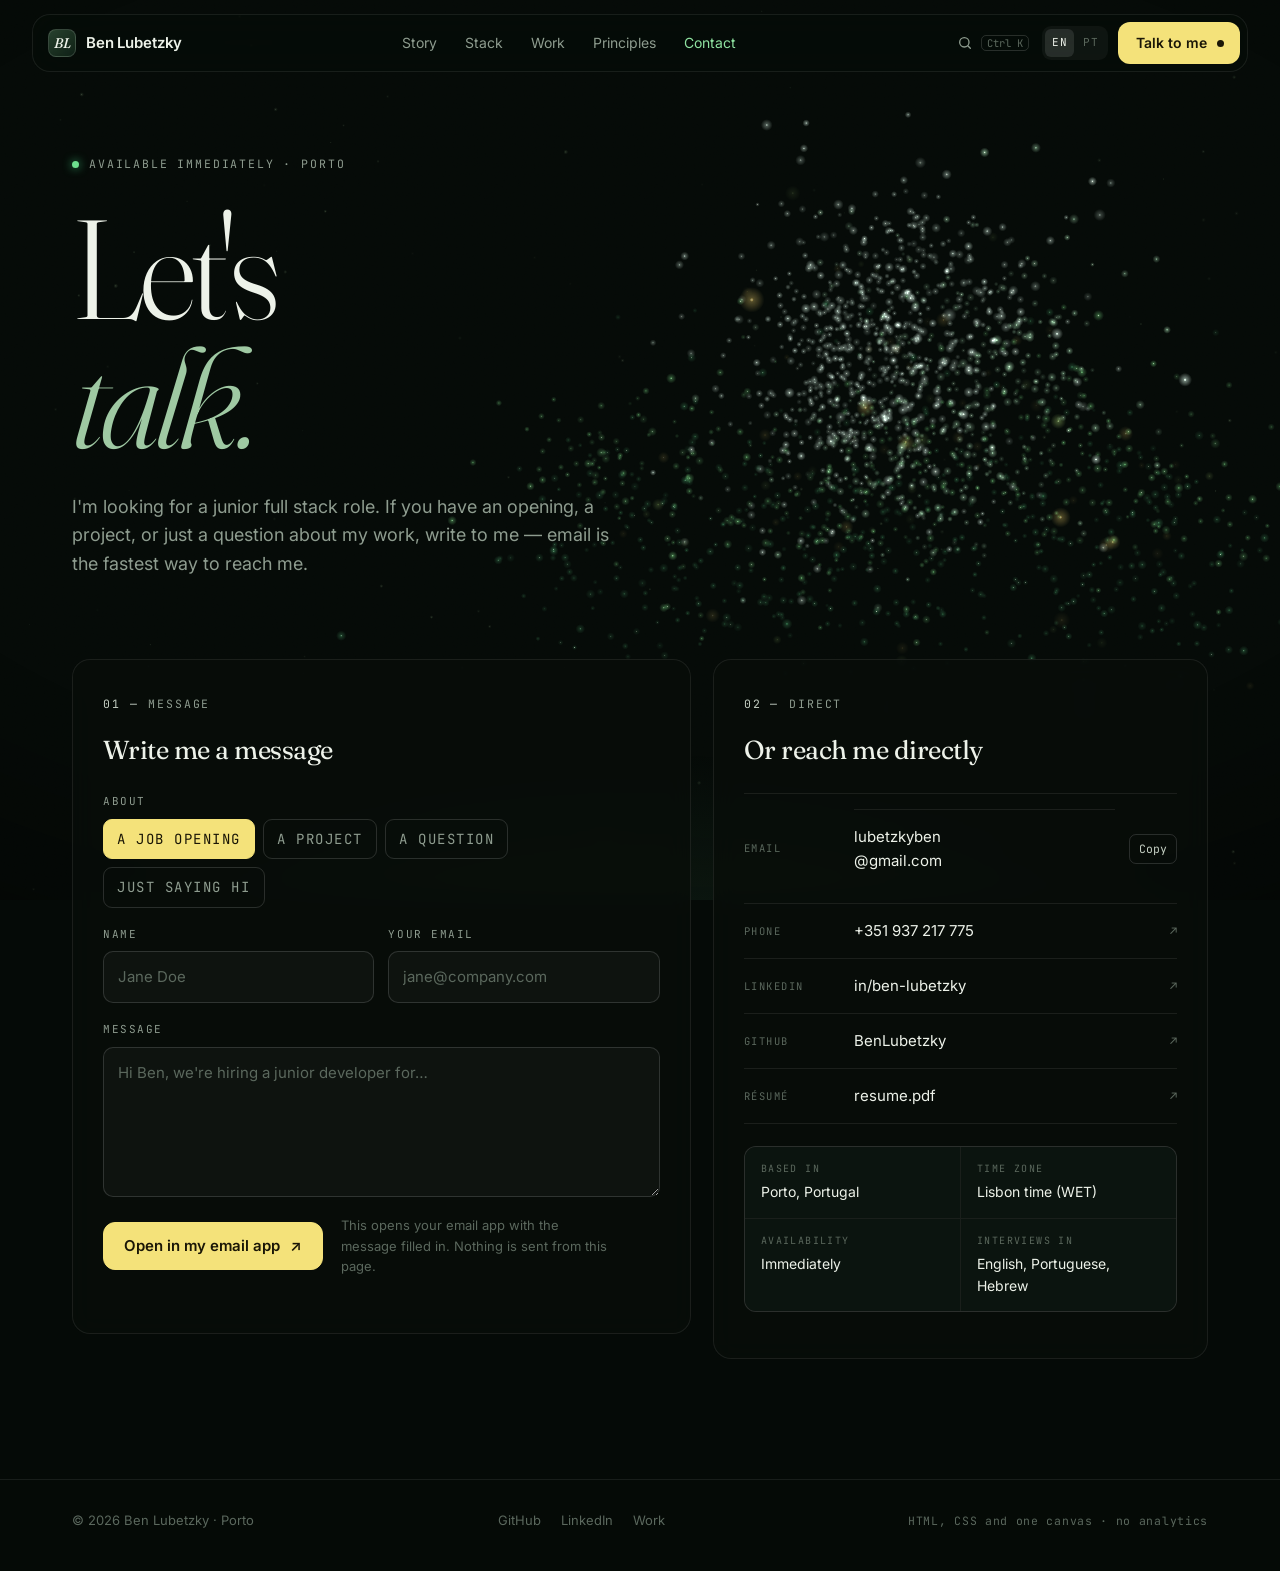
==== contact.html @ 0c7aac9c "Redesign site with a night-forest theme Dark green palette, serif display type and a particle backgr" ====
<!DOCTYPE html>
<html lang="en">
<head>
<meta charset="utf-8">
<meta name="viewport" content="width=device-width, initial-scale=1">
<title data-pt="Contacto — Ben Lubetzky">Contact — Ben Lubetzky</title>
<meta name="description" content="Get in touch with Ben Lubetzky, junior full stack developer in Porto." data-pt-content="Fala com Ben Lubetzky, programador full stack júnior no Porto.">
<meta name="theme-color" content="#050a07">
<link rel="preconnect" href="https://fonts.googleapis.com">
<link rel="preconnect" href="https://fonts.gstatic.com" crossorigin>
<link href="https://fonts.googleapis.com/css2?family=Fraunces:ital,opsz,wght@0,9..144,300..600;1,9..144,300..500&family=Inter:wght@400;500;600&family=JetBrains+Mono:wght@400;500&display=swap" rel="stylesheet">
<link rel="stylesheet" href="styles.css">
</head>
<body data-base="">
<canvas id="bg" aria-hidden="true"></canvas>
<div class="vignette" aria-hidden="true"></div>
<div class="grain" aria-hidden="true"></div>

<header class="site-header">
  <div class="bar">
    <a class="pill brand brand-pill" href="index.html" aria-label="Ben Lubetzky, home"><span class="brand-mark">BL</span><span class="brand-name">Ben Lubetzky</span></a>
    <nav class="pill nav" aria-label="Main" data-pt-aria-label="Principal">
      <a href="index.html#story" data-pt="Percurso">Story</a>
      <a href="index.html#stack">Stack</a>
      <a href="index.html#work" data-pt="Projetos">Work</a>
      <a href="index.html#principles" data-pt="Princípios">Principles</a>
      <a href="contact.html" class="active" aria-current="page" data-pt="Contacto">Contact</a>
    </nav>
    <div class="pill tools">
      <button class="icon-btn" type="button" data-search aria-label="Search" data-pt-aria-label="Pesquisar">
        <svg viewBox="0 0 24 24" fill="none" stroke="currentColor" stroke-width="2" stroke-linecap="round" aria-hidden="true"><circle cx="11" cy="11" r="7"/><path d="m20 20-3.5-3.5"/></svg>
        <span class="kbd" data-mod>Ctrl K</span>
      </button>
      <div class="lang" role="group" aria-label="Language">
        <button type="button" data-lang="en" aria-pressed="true">EN</button>
        <button type="button" data-lang="pt" aria-pressed="false">PT</button>
      </div>
      <button class="icon-btn menu-btn" type="button" aria-label="Menu" aria-expanded="false">
        <svg viewBox="0 0 24 24" fill="none" stroke="currentColor" stroke-width="2" stroke-linecap="round" aria-hidden="true"><path d="M4 8h16M4 16h16"/></svg>
      </button>
    </div>
    <a class="pill cta-pill" href="#message"><span data-pt="Fala comigo">Talk to me</span><span class="dot pulse" aria-hidden="true"></span></a>
  </div>
</header>

<div class="drawer" aria-label="Menu">
  <button class="icon-btn close" type="button" aria-label="Close menu" data-pt-aria-label="Fechar menu"><svg viewBox="0 0 24 24" fill="none" stroke="currentColor" stroke-width="2" stroke-linecap="round" aria-hidden="true"><path d="M6 6l12 12M18 6 6 18"/></svg></button>
  <nav>
    <a href="index.html#story" data-pt="Percurso">Story</a>
    <a href="index.html#stack">Stack</a>
    <a href="index.html#work" data-pt="Projetos">Work</a>
    <a href="index.html#principles" data-pt="Princípios">Principles</a>
    <a href="contact.html" data-pt="Contacto">Contact</a>
    <a href="uploads/resume.pdf" target="_blank" rel="noopener" data-pt="Currículo ↗">Résumé ↗</a>
  </nav>
</div>

<main data-shape="moon">
  <section class="contact-hero">
    <div class="wrap">
      <span class="eyebrow" data-reveal><span class="dot ok pulse" aria-hidden="true"></span><span data-pt="Disponível de imediato · Porto">Available immediately · Porto</span></span>
      <h1 data-reveal="2" style="margin-top:28px"><span data-pt="Vamos">Let's</span><span class="l2" data-pt="falar.">talk.</span></h1>
      <p class="lede" data-reveal="3" data-pt="Procuro uma posição como programador full stack júnior. Se tens uma vaga, um projeto ou só uma pergunta sobre o meu trabalho, escreve-me — o email é o caminho mais rápido.">I'm looking for a junior full stack role. If you have an opening, a project, or just a question about my work, write to me — email is the fastest way to reach me.</p>
    </div>
  </section>

  <div class="wrap">
    <div class="contact-grid">
      <form class="panel" id="contact-form" novalidate data-reveal>
        <a id="message"></a>
        <div class="eyebrow"><span class="idx">01 —</span> <span data-pt="Mensagem">Message</span></div>
        <h2 data-pt="Escreve-me uma mensagem">Write me a message</h2>

        <div class="field">
          <span class="lbl" id="reason-lbl" data-pt="Sobre">About</span>
          <div class="reasons" role="radiogroup" aria-labelledby="reason-lbl">
            <label><input type="radio" name="reason" value="job" checked><span data-pt="Uma vaga">A job opening</span></label>
            <label><input type="radio" name="reason" value="project"><span data-pt="Um projeto">A project</span></label>
            <label><input type="radio" name="reason" value="question"><span data-pt="Uma pergunta">A question</span></label>
            <label><input type="radio" name="reason" value="hi"><span data-pt="Só dizer olá">Just saying hi</span></label>
          </div>
        </div>
        <div class="two">
          <div class="field">
            <label for="f-name" data-pt="Nome">Name</label>
            <input id="f-name" name="name" type="text" autocomplete="name" required placeholder="Jane Doe" data-pt-placeholder="Maria Silva">
          </div>
          <div class="field">
            <label for="f-email" data-pt="O teu email">Your email</label>
            <input id="f-email" name="email" type="email" autocomplete="email" placeholder="jane@company.com" data-pt-placeholder="maria@empresa.pt">
          </div>
        </div>
        <div class="field">
          <label for="f-msg" data-pt="Mensagem">Message</label>
          <textarea id="f-msg" name="message" required placeholder="Hi Ben, we're hiring a junior developer for…" data-pt-placeholder="Olá Ben, estamos a contratar um programador júnior para…"></textarea>
        </div>
        <div class="form-foot">
          <button class="btn btn-glow" type="submit"><span data-pt="Abrir no meu email">Open in my email app</span> <span class="arrow" aria-hidden="true">↗</span></button>
          <p class="form-note" data-pt="Isto abre a tua app de email com a mensagem já escrita. Nada é enviado a partir desta página.">This opens your email app with the message filled in. Nothing is sent from this page.</p>
        </div>
        <p class="form-error" role="alert"></p>
      </form>

      <aside class="panel" data-reveal="2">
        <div class="eyebrow"><span class="idx">02 —</span> <span data-pt="Diretamente">Direct</span></div>
        <h2 data-pt="Ou fala comigo diretamente">Or reach me directly</h2>
        <ul class="channels">
          <li><div class="row"><span class="k">Email</span><a class="v" href="mailto:lubetzkyben@gmail.com">lubetzkyben@gmail.com</a><button type="button" data-copy="lubetzkyben@gmail.com"><span class="lbl" data-pt="Copiar">Copy</span></button></div></li>
          <li><a href="tel:+351937217775"><span class="k" data-pt="Telefone">Phone</span><span class="v">+351 937 217 775</span><span class="g">↗</span></a></li>
          <li><a href="https://linkedin.com/in/ben-lubetzky" target="_blank" rel="noopener"><span class="k">LinkedIn</span><span class="v">in/ben-lubetzky</span><span class="g">↗</span></a></li>
          <li><a href="https://github.com/BenLubetzky" target="_blank" rel="noopener"><span class="k">GitHub</span><span class="v">BenLubetzky</span><span class="g">↗</span></a></li>
          <li><a href="uploads/resume.pdf" target="_blank" rel="noopener"><span class="k" data-pt="Currículo">Résumé</span><span class="v">resume.pdf</span><span class="g">↗</span></a></li>
        </ul>
        <dl class="mini-cells">
          <div><dt data-pt="Baseado em">Based in</dt><dd>Porto, Portugal</dd></div>
          <div><dt data-pt="Fuso horário">Time zone</dt><dd data-pt="Hora de Lisboa (WET)">Lisbon time (WET)</dd></div>
          <div><dt data-pt="Disponibilidade">Availability</dt><dd data-pt="Imediata">Immediately</dd></div>
          <div><dt data-pt="Entrevistas em">Interviews in</dt><dd data-pt="Inglês, português, hebraico">English, Portuguese, Hebrew</dd></div>
        </dl>
      </aside>
    </div>
  </div>
</main>

<footer class="site-footer">
  <div class="wrap">
    <span>© 2026 Ben Lubetzky · Porto</span>
    <nav aria-label="Footer" data-pt-aria-label="Rodapé">
      <a href="https://github.com/BenLubetzky" target="_blank" rel="noopener">GitHub</a>
      <a href="https://linkedin.com/in/ben-lubetzky" target="_blank" rel="noopener">LinkedIn</a>
      <a href="index.html#work" data-pt="Projetos">Work</a>
    </nav>
    <span class="mono" data-pt="HTML, CSS e um canvas · sem analytics">HTML, CSS and one canvas · no analytics</span>
  </div>
</footer>

<script src="site.js"></script>
<script src="bg.js"></script>
</body>
</html>
---- styles.css ----
/* =========================================================
   Ben Lubetzky — portfolio
   Dark, editor-like design system with a particle background
   ========================================================= */

/* ---------- Tokens ---------- */
:root {
  color-scheme: dark;

  --bg: #050a07;
  --bg-2: #08110c;
  --panel: rgba(10, 18, 13, 0.72);
  --panel-solid: #0b140f;
  --glass: rgba(255, 255, 255, 0.025);
  --line: rgba(255, 255, 255, 0.08);
  --line-2: rgba(255, 255, 255, 0.14);
  --line-3: rgba(255, 255, 255, 0.24);

  --text: #edf2e9;
  --soft: #c4cfc2;
  --muted: #8e9c8f;
  --faint: #5b685d;

  --leaf: #8fe3a1;
  --moss: #4f9d6b;
  --firefly: #f4e27a;
  --firefly-ink: #1a1606;
  --ok: #6ee08f;

  --font: "Inter", "Segoe UI", system-ui, sans-serif;
  --display: "Fraunces", Georgia, "Times New Roman", serif;
  --mono: "JetBrains Mono", ui-monospace, "SFMono-Regular", Consolas, monospace;

  --wrap: 1200px;
  --gutter: 32px;
  --radius: 14px;
  --ease: cubic-bezier(0.22, 0.61, 0.36, 1);
}

/* ---------- Base ---------- */
*, *::before, *::after { box-sizing: border-box; }
html {
  background: var(--bg);
  scroll-behavior: smooth;
  scroll-padding-top: 96px;
}
body {
  margin: 0;
  background: transparent;
  color: var(--text);
  font-family: var(--font);
  font-size: 16px;
  line-height: 1.6;
  -webkit-font-smoothing: antialiased;
  text-rendering: optimizeLegibility;
  overflow-x: hidden;
}
img { display: block; max-width: 100%; height: auto; }
a { color: inherit; text-decoration: none; }
p { margin: 0; }
h1, h2, h3, h4 { margin: 0; font-weight: 400; letter-spacing: -0.03em; }
ul, ol { margin: 0; padding: 0; list-style: none; }
button { font: inherit; color: inherit; background: none; border: 0; cursor: pointer; padding: 0; }
input, textarea { font: inherit; color: inherit; }
b, strong { font-weight: 600; color: var(--text); }
::selection { background: rgba(143, 227, 161, 0.28); color: #fff; }
:focus-visible { outline: 2px solid var(--leaf); outline-offset: 3px; border-radius: 6px; }

.wrap { max-width: var(--wrap); margin: 0 auto; padding: 0 var(--gutter); }
.sr-only { position: absolute; width: 1px; height: 1px; padding: 0; margin: -1px; overflow: hidden; clip: rect(0 0 0 0); white-space: nowrap; border: 0; }

/* Background canvas + grain */
#bg { position: fixed; inset: 0; width: 100%; height: 100%; z-index: -2; pointer-events: none; }
.grain {
  position: fixed; inset: 0; z-index: -1; pointer-events: none; opacity: 0.07; mix-blend-mode: overlay;
  background-image: url("data:image/svg+xml,%3Csvg xmlns='http://www.w3.org/2000/svg' width='160' height='160'%3E%3Cfilter id='n'%3E%3CfeTurbulence type='fractalNoise' baseFrequency='.9' numOctaves='3' stitchTiles='stitch'/%3E%3C/filter%3E%3Crect width='100%25' height='100%25' filter='url(%23n)'/%3E%3C/svg%3E");
}
.vignette {
  position: fixed; inset: 0; z-index: -1; pointer-events: none;
  background: radial-gradient(120% 90% at 50% 40%, transparent 55%, rgba(0, 0, 0, 0.55) 100%);
}

/* ---------- Small type ---------- */
.mono { font-family: var(--mono); }
.eyebrow {
  font-family: var(--mono); font-size: 11.5px; letter-spacing: 0.16em; text-transform: uppercase; color: var(--muted);
  display: inline-flex; align-items: center; gap: 10px;
}
.eyebrow .idx { color: var(--soft); }
.dot { width: 7px; height: 7px; border-radius: 50%; background: var(--firefly); box-shadow: 0 0 10px rgba(244, 226, 122, 0.8); flex: none; }
.dot.ok { background: var(--ok); box-shadow: 0 0 10px rgba(69, 224, 138, 0.8); }
@media (prefers-reduced-motion: no-preference) {
  .dot.pulse { animation: pulse 2.2s ease-in-out infinite; }
  @keyframes pulse { 50% { opacity: 0.35; } }
}
.soft { color: var(--faint); }
.two-tone .soft { color: #9fb59f; }

/* ---------- Header ---------- */
.site-header {
  position: fixed; top: 14px; left: 0; right: 0; z-index: 50;
  pointer-events: none;
}
.site-header .bar {
  max-width: calc(var(--wrap) + 40px); margin: 0 auto; padding: 0 20px;
  display: flex; align-items: center; gap: 10px;
}
.pill {
  pointer-events: auto;
  display: flex; align-items: center; gap: 4px; height: 46px; padding: 0 6px;
  background: rgba(9, 16, 12, 0.62);
  border: 1px solid var(--line);
  border-radius: 14px;
  backdrop-filter: blur(16px) saturate(1.3);
  -webkit-backdrop-filter: blur(16px) saturate(1.3);
  transition: background 200ms ease, border-color 200ms ease;
}
.site-header.scrolled .pill { background: rgba(7, 13, 9, 0.82); border-color: var(--line-2); }
.brand { gap: 10px; padding: 0 14px 0 8px; font-weight: 600; font-size: 15px; letter-spacing: -0.01em; }
.brand-mark {
  width: 28px; height: 28px; border-radius: 8px; display: grid; place-items: center;
  background: linear-gradient(140deg, rgba(143, 227, 161, 0.22), rgba(79, 157, 107, 0.22));
  border: 1px solid var(--line-2);
  font-family: var(--mono); font-size: 11px; font-weight: 600; letter-spacing: 0; color: var(--text);
}
.nav { margin: 0 auto; }
.nav a {
  padding: 7px 12px; border-radius: 9px; font-size: 14px; color: var(--muted);
  transition: color 150ms ease, background 150ms ease;
}
.nav a:hover { color: var(--text); background: rgba(255, 255, 255, 0.05); }
.nav a.active { color: var(--text); }
.tools { gap: 2px; }
.icon-btn {
  height: 34px; min-width: 34px; padding: 0 9px; border-radius: 9px; display: inline-flex; align-items: center; justify-content: center; gap: 8px;
  color: var(--muted); transition: color 150ms ease, background 150ms ease;
}
.icon-btn:hover { color: var(--text); background: rgba(255, 255, 255, 0.06); }
.icon-btn svg { width: 16px; height: 16px; }
.kbd {
  font-family: var(--mono); font-size: 10.5px; color: var(--faint); padding: 2px 5px; border: 1px solid var(--line-2); border-radius: 5px; line-height: 1;
}
.lang { display: inline-flex; padding: 3px; gap: 2px; border-radius: 9px; background: rgba(255, 255, 255, 0.04); margin-left: 2px; }
.lang button {
  font-family: var(--mono); font-size: 11px; letter-spacing: 0.04em; padding: 5px 7px; border-radius: 6px; color: var(--faint);
  transition: color 150ms ease, background 150ms ease;
}
.lang button:hover { color: var(--soft); }
.lang button[aria-pressed="true"] { color: var(--text); background: rgba(255, 255, 255, 0.1); }
.cta-pill { padding: 0 16px 0 18px; gap: 10px; font-size: 14px; font-weight: 500; color: var(--text); }
.cta-pill:hover { border-color: var(--line-3); }
.menu-btn { display: none; }

/* Mobile drawer */
.drawer {
  position: fixed; inset: 0; z-index: 60; display: none;
  background: rgba(5, 10, 7, 0.92); backdrop-filter: blur(18px); -webkit-backdrop-filter: blur(18px);
  padding: 88px 24px 32px;
}
.drawer.open { display: block; }
.drawer nav { display: grid; gap: 4px; }
.drawer nav a { font-size: 34px; font-weight: 300; letter-spacing: -0.03em; padding: 6px 0; border-bottom: 1px solid var(--line); }
.drawer .close { position: absolute; top: 22px; right: 22px; }

/* ---------- Buttons ---------- */
.btn {
  display: inline-flex; align-items: center; gap: 10px; height: 48px; padding: 0 20px; border-radius: 12px;
  font-size: 15px; font-weight: 500; border: 1px solid var(--line-2); background: rgba(255, 255, 255, 0.02);
  transition: transform 160ms var(--ease), background 160ms ease, border-color 160ms ease, box-shadow 200ms ease;
}
.btn:hover { border-color: var(--line-3); background: rgba(255, 255, 255, 0.05); }
.btn:active { transform: translateY(1px); }
.btn-glow { background: var(--firefly); color: var(--firefly-ink); border-color: var(--firefly); font-weight: 600; }
.btn-glow:hover { background: #f8ea9a; border-color: #f8ea9a; box-shadow: 0 0 0 6px rgba(244, 226, 122, 0.12), 0 10px 40px -8px rgba(244, 226, 122, 0.45); }
.btn-text { border: 0; background: none; padding: 0 4px; height: 48px; color: var(--soft); border-bottom: 1px solid var(--line-2); border-radius: 0; }
.btn-text:hover { color: var(--text); background: none; border-bottom-color: var(--text); }
.arrow { transition: transform 160ms var(--ease); }
a:hover > .arrow, button:hover > .arrow { transform: translate(2px, -2px); }
a:hover > .arrow.down { transform: translateY(2px); }

.link {
  font-size: 14px; color: var(--soft); display: inline-flex; align-items: center; gap: 6px;
  border-bottom: 1px solid var(--line-2); padding-bottom: 2px; transition: color 150ms ease, border-color 150ms ease;
}
.link:hover { color: var(--text); border-color: var(--leaf); }
.links { display: flex; flex-wrap: wrap; gap: 10px 22px; }

.chip {
  font-family: var(--mono); font-size: 12px; color: var(--soft); padding: 5px 10px; border-radius: 8px;
  border: 1px solid var(--line); background: rgba(255, 255, 255, 0.025);
}
.chips { display: flex; flex-wrap: wrap; gap: 6px; }

/* ---------- Sections ---------- */
.section { position: relative; padding: 140px 0; }
.section-head { margin-bottom: 64px; max-width: 760px; }
.section-head .eyebrow { margin-bottom: 26px; }
.h2 { font-size: clamp(42px, 6vw, 80px); font-weight: 300; line-height: 1.02; letter-spacing: -0.045em; }
.section-head p.sub { margin-top: 26px; color: var(--muted); font-size: 17px; max-width: 56ch; text-wrap: pretty; }

/* ---------- Hero ---------- */
.hero { min-height: 100vh; min-height: 100svh; display: flex; align-items: center; padding: 120px 0 64px; position: relative; }
.hero .wrap { width: 100%; }
.hero-top { display: flex; flex-wrap: wrap; align-items: center; gap: 14px 20px; margin-bottom: 34px; }
.announce {
  display: inline-flex; align-items: center; gap: 10px; height: 30px; padding: 0 8px 0 12px; border-radius: 9px;
  border: 1px solid var(--line-2); background: rgba(9, 16, 12, 0.55); font-size: 13px; color: var(--muted);
  transition: border-color 160ms ease, color 160ms ease;
}
.announce b { color: var(--text); font-weight: 600; }
.announce:hover { border-color: var(--line-3); color: var(--soft); }
.announce .chev { color: var(--faint); }
.hero h1 { font-size: clamp(64px, 11vw, 150px); font-weight: 300; line-height: 0.9; letter-spacing: -0.055em; }
.hero h1 .l2 { display: block; color: #9fb59f; }
.role { margin-top: 26px; font-family: var(--mono); font-size: clamp(14px, 1.6vw, 18px); color: var(--soft); letter-spacing: 0.02em; min-height: 1.6em; }
.role .slash { color: var(--faint); margin-right: 10px; }
.caret { display: inline-block; width: 0.55em; height: 1.1em; vertical-align: -0.18em; background: var(--leaf); margin-left: 3px; }
@media (prefers-reduced-motion: no-preference) { .caret { animation: blink 1s steps(1) infinite; } @keyframes blink { 50% { opacity: 0; } } }
.hero-grid { display: grid; grid-template-columns: minmax(0, 560px) minmax(0, 1fr); gap: 40px; align-items: end; margin-top: 56px; }
.hero .lede { font-size: 18px; line-height: 1.65; color: var(--muted); text-wrap: pretty; }
.hero .actions { display: flex; flex-wrap: wrap; align-items: center; gap: 12px 14px; margin-top: 34px; }
.hint {
  position: absolute; right: var(--gutter); top: 21%; text-align: right;
  font-family: var(--mono); font-size: 11px; letter-spacing: 0.16em; text-transform: uppercase; color: var(--faint); line-height: 1.8; max-width: 300px;
}
.glance .eyebrow { margin-bottom: 14px; }
.stats { display: grid; grid-template-columns: repeat(4, minmax(0, 1fr)); border-left: 1px solid var(--line); }
.stats > div { padding: 2px 18px 4px; border-right: 1px solid var(--line); }
.stats .n { font-size: 40px; font-weight: 300; letter-spacing: -0.04em; line-height: 1.1; font-variant-numeric: tabular-nums; }
.stats .l { font-size: 13px; color: var(--muted); line-height: 1.35; margin-top: 4px; }

/* Spark tooltip */
.spark-tip {
  position: fixed; z-index: 40; pointer-events: none; opacity: 0; transform: translate(14px, -50%) scale(0.98);
  transition: opacity 140ms ease, transform 140ms ease;
  padding: 10px 12px; border-radius: 10px; background: rgba(7, 13, 9, 0.9); border: 1px solid var(--line-2);
  backdrop-filter: blur(10px); -webkit-backdrop-filter: blur(10px); min-width: 180px;
}
.spark-tip.show { opacity: 1; transform: translate(14px, -50%) scale(1); }
.spark-tip .t { font-weight: 600; font-size: 14px; }
.spark-tip .c { font-family: var(--mono); font-size: 11px; color: var(--muted); margin-top: 2px; letter-spacing: 0.04em; }

/* ---------- Marquee ---------- */
.marquee { overflow: hidden; border-top: 1px solid var(--line); border-bottom: 1px solid var(--line); padding: 22px 0; -webkit-mask-image: linear-gradient(90deg, transparent, #000 10%, #000 90%, transparent); mask-image: linear-gradient(90deg, transparent, #000 10%, #000 90%, transparent); }
.marquee-track { display: flex; width: max-content; }
.marquee-track span { font-size: clamp(30px, 4.4vw, 56px); font-weight: 300; letter-spacing: -0.04em; color: rgba(238, 240, 247, 0.16); white-space: nowrap; padding-right: 0.35em; }
.marquee-track span i { font-style: normal; color: rgba(143, 227, 161, 0.35); padding-left: 0.35em; }
@media (prefers-reduced-motion: no-preference) {
  .marquee-track { animation: marquee 50s linear infinite; }
  .marquee:hover .marquee-track { animation-play-state: paused; }
  @keyframes marquee { to { transform: translateX(-50%); } }
}

/* ---------- Info cells ---------- */
.cells { display: grid; grid-template-columns: repeat(5, minmax(0, 1fr)); border: 1px solid var(--line); border-radius: var(--radius); background: rgba(7, 13, 9, 0.55); backdrop-filter: blur(6px); -webkit-backdrop-filter: blur(6px); overflow: hidden; }
.cells > div { padding: 20px 20px 22px; border-right: 1px solid var(--line); }
.cells > div:last-child { border-right: 0; }
.cells dt { font-family: var(--mono); font-size: 10.5px; letter-spacing: 0.16em; text-transform: uppercase; color: var(--faint); margin-bottom: 8px; }
.cells dd { margin: 0; font-size: 15px; line-height: 1.45; }
.cells dd small { display: block; color: var(--faint); font-size: 13px; margin-top: 4px; }
.cells a:hover { color: var(--leaf); }
.cells-section { padding: 56px 0 0; }

/* ---------- Story ---------- */
.story-intro { display: grid; grid-template-columns: minmax(0, 1fr) 300px; gap: 48px; align-items: end; }
.portrait-card { border-radius: var(--radius); overflow: hidden; border: 1px solid var(--line-2); background: var(--panel-solid); position: relative; }
.portrait-card img { width: 100%; aspect-ratio: 4 / 5; object-fit: cover; object-position: 50% 20%; filter: saturate(0.9) contrast(1.02); }
.portrait-card figcaption { display: flex; justify-content: space-between; padding: 10px 14px; font-family: var(--mono); font-size: 11px; color: var(--muted); letter-spacing: 0.08em; text-transform: uppercase; border-top: 1px solid var(--line); }
.chapter { min-height: 82vh; display: flex; align-items: center; padding: 60px 0; }
.chapter-body { max-width: 560px; }
.chapter .eyebrow { margin-bottom: 18px; }
.chapter h3 { font-size: clamp(56px, 8vw, 104px); font-weight: 300; line-height: 0.95; letter-spacing: -0.05em; }
.chapter h4 { font-size: 20px; font-weight: 500; letter-spacing: -0.015em; margin: 22px 0 10px; }
.chapter .sum { color: var(--soft); font-size: 17px; text-wrap: pretty; }
.chapter .more { color: var(--muted); font-size: 16px; margin-top: 18px; text-wrap: pretty; }
.progress-rail { position: absolute; left: max(12px, calc((100vw - var(--wrap)) / 2 - 28px)); top: 0; bottom: 0; width: 1px; background: var(--line); }
.progress-rail i { position: sticky; top: 50vh; display: block; width: 5px; height: 5px; margin-left: -2px; border-radius: 50%; background: var(--leaf); box-shadow: 0 0 12px var(--leaf); }

/* ---------- Stack ---------- */
.stack-grid { display: grid; grid-template-columns: minmax(0, 1fr) 330px; gap: 56px; align-items: start; }
.tier { padding: 30px 0; border-top: 1px solid var(--line); }
.tier:last-child { border-bottom: 1px solid var(--line); }
.tier .eyebrow { margin-bottom: 18px; }
.tier .eyebrow b { color: var(--soft); font-weight: 500; }
.skill-list { display: flex; flex-wrap: wrap; gap: 4px 30px; }
.skill {
  font-size: clamp(26px, 3.3vw, 42px); font-weight: 300; letter-spacing: -0.035em; line-height: 1.25; color: var(--soft);
  transition: color 160ms ease, text-shadow 200ms ease; cursor: default; border-radius: 6px;
}
.tier.t2 .skill { font-size: clamp(22px, 2.5vw, 32px); color: var(--muted); }
.tier.t3 .skill { font-size: clamp(19px, 2vw, 24px); color: var(--faint); }
.skill:hover, .skill:focus-visible, .skill.on { color: var(--text); text-shadow: 0 0 24px rgba(143, 227, 161, 0.45); }
.where { position: sticky; top: 120px; border: 1px solid var(--line); border-radius: var(--radius); background: rgba(7, 13, 9, 0.6); backdrop-filter: blur(8px); -webkit-backdrop-filter: blur(8px); padding: 22px; min-height: 230px; }
.where .eyebrow { margin-bottom: 14px; }
.where .name { font-size: 26px; font-weight: 400; letter-spacing: -0.03em; margin-bottom: 14px; min-height: 1.2em; }
.where ul { display: grid; gap: 2px; }
.where li a { display: flex; justify-content: space-between; gap: 12px; padding: 9px 0; border-top: 1px solid var(--line); font-size: 14.5px; color: var(--soft); }
.where li a:hover { color: var(--leaf); }
.where .empty { color: var(--faint); font-size: 14px; }

/* ---------- Work ---------- */
.feature {
  display: grid; grid-template-columns: minmax(0, 1.2fr) minmax(0, 1fr); gap: 0;
  border: 1px solid var(--line); border-radius: 18px; overflow: hidden; margin-bottom: 22px;
  background: rgba(8, 14, 10, 0.72); backdrop-filter: blur(10px); -webkit-backdrop-filter: blur(10px);
  transition: border-color 220ms ease, transform 300ms var(--ease);
}
.feature:hover { border-color: var(--line-2); }
.feature.flip .shot-wrap { order: 2; border-right: 0; border-left: 1px solid var(--line); }
.shot-wrap { position: relative; padding: 26px; border-right: 1px solid var(--line); background: radial-gradient(80% 70% at 30% 20%, rgba(143, 227, 161, 0.09), transparent 70%), radial-gradient(70% 70% at 90% 100%, rgba(79, 157, 107, 0.1), transparent 70%); display: flex; align-items: center; }
.browser { width: 100%; border-radius: 10px; overflow: hidden; border: 1px solid var(--line-2); background: #0a120d; box-shadow: 0 30px 60px -30px rgba(0, 0, 0, 0.8); transition: transform 300ms var(--ease); }
.feature:hover .browser { transform: translateY(-4px); }
.browser .chrome { display: flex; align-items: center; gap: 6px; height: 28px; padding: 0 12px; border-bottom: 1px solid var(--line); }
.browser .chrome i { width: 8px; height: 8px; border-radius: 50%; background: rgba(255, 255, 255, 0.14); }
.browser .chrome span { margin-left: 10px; font-family: var(--mono); font-size: 10.5px; color: var(--faint); }
.browser img { width: 100%; aspect-ratio: 16 / 10; object-fit: cover; object-position: top center; }
.feature-body { padding: 34px 34px 32px; display: flex; flex-direction: column; }
.feature-body .top { display: flex; justify-content: space-between; align-items: center; gap: 12px; margin-bottom: 22px; }
.feature-body .num { font-family: var(--mono); font-size: 12px; color: var(--faint); }
.status-tag { display: inline-flex; align-items: center; gap: 8px; font-family: var(--mono); font-size: 11px; letter-spacing: 0.1em; text-transform: uppercase; color: var(--soft); }
.feature h3 { font-size: clamp(32px, 3.4vw, 44px); font-weight: 400; letter-spacing: -0.04em; line-height: 1.05; }
.feature h3 a:hover { color: var(--leaf); }
.feature .meta { font-family: var(--mono); font-size: 11.5px; letter-spacing: 0.08em; text-transform: uppercase; color: var(--muted); margin: 12px 0 18px; }
.feature .summary { color: var(--soft); text-wrap: pretty; }
.points { display: grid; gap: 9px; margin: 20px 0 22px; font-size: 15px; color: var(--muted); }
.points li { display: grid; grid-template-columns: 18px minmax(0, 1fr); text-wrap: pretty; }
.points li::before { content: "→"; font-family: var(--mono); font-size: 12px; color: var(--leaf); opacity: 0.7; margin-top: 2px; }
.feature .chips { margin-bottom: 24px; }
.feature .links { margin-top: auto; }

/* Index list */
.index-head { display: flex; flex-wrap: wrap; justify-content: space-between; align-items: end; gap: 20px; margin: 96px 0 18px; }
.index-head h3 { font-size: 30px; font-weight: 300; letter-spacing: -0.035em; }
.filters { display: flex; flex-wrap: wrap; gap: 6px; }
.filters button {
  font-family: var(--mono); font-size: 11.5px; letter-spacing: 0.06em; padding: 7px 11px; border-radius: 8px;
  color: var(--muted); border: 1px solid var(--line); background: rgba(7, 13, 9, 0.5); transition: all 150ms ease;
}
.filters button:hover { color: var(--text); border-color: var(--line-2); }
.filters button[aria-pressed="true"] { color: var(--firefly-ink); background: var(--firefly); border-color: var(--firefly); }
.index-meta { display: flex; align-items: center; gap: 10px; font-family: var(--mono); font-size: 11.5px; color: var(--faint); letter-spacing: 0.04em; margin-bottom: 10px; }
.index { border-top: 1px solid var(--line-2); background: rgba(6, 7, 14, 0.6); backdrop-filter: blur(5px); -webkit-backdrop-filter: blur(5px); }
.index li { border-bottom: 1px solid var(--line); }
.index li[hidden] { display: none; }
.index a {
  display: grid; grid-template-columns: 44px minmax(0, 1.2fr) minmax(0, 1fr) minmax(0, 1.2fr) 90px; gap: 20px; align-items: center;
  padding: 18px 8px; position: relative; transition: background 160ms ease;
}
.index a::before { content: ""; position: absolute; left: 0; top: 0; bottom: 0; width: 2px; background: var(--leaf); transform: scaleY(0); transition: transform 200ms var(--ease); }
.index a:hover { background: rgba(255, 255, 255, 0.03); }
.index a:hover::before { transform: scaleY(1); }
.index .no { font-family: var(--mono); font-size: 12px; color: var(--faint); }
.index .nm { font-size: 20px; letter-spacing: -0.025em; }
.index a:hover .nm { color: var(--leaf); }
.index .cat { font-size: 14px; color: var(--muted); }
.index .st { font-family: var(--mono); font-size: 11.5px; color: var(--faint); white-space: nowrap; overflow: hidden; text-overflow: ellipsis; }
.index .go { font-family: var(--mono); font-size: 11.5px; color: var(--soft); text-align: right; white-space: nowrap; }

/* ---------- Principles ---------- */
.principles { display: grid; grid-template-columns: repeat(2, minmax(0, 1fr)); gap: 18px; }
.principle {
  padding: 30px; border-radius: var(--radius); border: 1px solid var(--line); background: rgba(7, 13, 9, 0.62);
  backdrop-filter: blur(8px); -webkit-backdrop-filter: blur(8px); transition: border-color 200ms ease, transform 300ms var(--ease);
}
.principle:hover { border-color: var(--line-2); transform: translateY(-3px); }
.principle .no { font-family: var(--mono); font-size: 12px; color: var(--leaf); }
.principle h3 { font-size: 28px; font-weight: 400; letter-spacing: -0.035em; margin: 28px 0 12px; line-height: 1.1; }
.principle p { color: var(--muted); text-wrap: pretty; }
.principle .from { margin-top: 22px; font-family: var(--mono); font-size: 11.5px; letter-spacing: 0.06em; color: var(--faint); }
.principle .from a { color: var(--soft); border-bottom: 1px solid var(--line-2); }
.principle .from a:hover { color: var(--leaf); }

/* ---------- CTA ---------- */
.cta { text-align: left; padding: 160px 0 140px; }
.cta .h2 { font-size: clamp(48px, 8vw, 112px); max-width: 12ch; }
.cta .row { display: flex; flex-wrap: wrap; align-items: center; gap: 14px 18px; margin-top: 44px; }
.copy { display: inline-flex; align-items: center; gap: 10px; font-family: var(--mono); font-size: 14px; color: var(--soft); height: 48px; padding: 0 16px; border-radius: 12px; border: 1px dashed var(--line-2); transition: border-color 150ms ease, color 150ms ease; }
.copy:hover { border-color: var(--leaf); color: var(--text); }
.copy .ok-msg { color: var(--firefly); }

/* ---------- Footer ---------- */
.site-footer { border-top: 1px solid var(--line); padding: 30px 0 40px; font-size: 13px; color: var(--faint); background: rgba(5, 10, 7, 0.6); }
.site-footer .wrap { display: flex; justify-content: space-between; align-items: center; gap: 14px 28px; flex-wrap: wrap; }
.site-footer nav { display: flex; gap: 20px; flex-wrap: wrap; }
.site-footer a:hover { color: var(--soft); }
.site-footer .mono { font-size: 11.5px; letter-spacing: 0.06em; }

/* ---------- Search palette ---------- */
.palette { position: fixed; inset: 0; z-index: 80; display: none; align-items: flex-start; justify-content: center; padding: 12vh 16px 16px; background: rgba(2, 5, 3, 0.6); backdrop-filter: blur(6px); -webkit-backdrop-filter: blur(6px); }
.palette.open { display: flex; }
.palette-box { width: 100%; max-width: 620px; border-radius: 16px; border: 1px solid var(--line-2); background: rgba(10, 17, 13, 0.97); box-shadow: 0 40px 100px -20px rgba(0, 0, 0, 0.9); overflow: hidden; }
@media (prefers-reduced-motion: no-preference) { .palette.open .palette-box { animation: pop 180ms var(--ease); } @keyframes pop { from { opacity: 0; transform: translateY(-8px) scale(0.985); } } }
.palette-input { display: flex; align-items: center; gap: 12px; padding: 0 18px; border-bottom: 1px solid var(--line); }
.palette-input svg { width: 18px; height: 18px; color: var(--muted); flex: none; }
.palette-input input { flex: 1; height: 58px; background: none; border: 0; outline: none; font-size: 17px; }
.palette-input input::placeholder { color: var(--faint); }
.palette-list { max-height: min(56vh, 440px); overflow-y: auto; padding: 8px; }
.palette-group { font-family: var(--mono); font-size: 10.5px; letter-spacing: 0.16em; text-transform: uppercase; color: var(--faint); padding: 12px 12px 6px; }
.palette-item { display: flex; align-items: center; gap: 14px; padding: 11px 12px; border-radius: 10px; cursor: pointer; }
.palette-item .ic { width: 30px; height: 30px; border-radius: 8px; display: grid; place-items: center; border: 1px solid var(--line); font-family: var(--mono); font-size: 11px; color: var(--muted); flex: none; }
.palette-item .tx { flex: 1; min-width: 0; }
.palette-item .tt { font-size: 15px; }
.palette-item .ds { font-size: 13px; color: var(--faint); white-space: nowrap; overflow: hidden; text-overflow: ellipsis; }
.palette-item .go { font-family: var(--mono); font-size: 11px; color: var(--faint); opacity: 0; }
.palette-item[aria-selected="true"] { background: rgba(255, 255, 255, 0.06); }
.palette-item[aria-selected="true"] .ic { border-color: var(--leaf); color: var(--leaf); }
.palette-item[aria-selected="true"] .go { opacity: 1; }
.palette-empty { padding: 28px 14px; color: var(--faint); text-align: center; font-size: 14px; }
.palette-foot { display: flex; gap: 18px; padding: 10px 18px; border-top: 1px solid var(--line); font-family: var(--mono); font-size: 11px; color: var(--faint); }
mark { background: none; color: var(--leaf); }

/* ---------- Contact page ---------- */
.contact-hero { padding: 150px 0 40px; }
.contact-hero h1 { font-size: clamp(64px, 11vw, 150px); font-weight: 300; line-height: 0.9; letter-spacing: -0.055em; }
.contact-hero h1 .l2 { display: block; color: #9fb59f; }
.contact-hero .lede { margin-top: 30px; max-width: 560px; color: var(--muted); font-size: 18px; text-wrap: pretty; }
.contact-grid { display: grid; grid-template-columns: minmax(0, 1.25fr) minmax(0, 1fr); gap: 22px; padding: 40px 0 120px; align-items: start; }
.panel { border: 1px solid var(--line); border-radius: 18px; background: rgba(8, 14, 10, 0.78); backdrop-filter: blur(12px); -webkit-backdrop-filter: blur(12px); padding: 30px; }
.panel h2 { font-size: 26px; font-weight: 400; letter-spacing: -0.03em; margin: 14px 0 22px; }
.field { display: grid; gap: 8px; margin-bottom: 18px; }
.field label, .field .lbl { font-family: var(--mono); font-size: 11px; letter-spacing: 0.14em; text-transform: uppercase; color: var(--muted); }
.field input, .field textarea {
  width: 100%; background: rgba(255, 255, 255, 0.03); border: 1px solid var(--line-2); border-radius: 10px; padding: 13px 14px; font-size: 15px; outline: none;
  transition: border-color 150ms ease, background 150ms ease;
}
.field textarea { min-height: 150px; resize: vertical; line-height: 1.55; }
.field input:focus, .field textarea:focus { border-color: var(--leaf); background: rgba(143, 227, 161, 0.04); }
.field input::placeholder, .field textarea::placeholder { color: var(--faint); }
.two { display: grid; grid-template-columns: 1fr 1fr; gap: 14px; }
.reasons { display: flex; flex-wrap: wrap; gap: 8px; }
.reasons label { cursor: pointer; }
.reasons input { position: absolute; opacity: 0; pointer-events: none; }
.reasons span { display: inline-block; padding: 8px 13px; border-radius: 9px; border: 1px solid var(--line-2); font-size: 14px; color: var(--muted); transition: all 150ms ease; }
.reasons label:hover span { color: var(--text); border-color: var(--line-3); }
.reasons input:checked + span { color: var(--firefly-ink); background: var(--firefly); border-color: var(--firefly); }
.reasons input:focus-visible + span { outline: 2px solid var(--leaf); outline-offset: 2px; }
.form-foot { display: flex; flex-wrap: wrap; align-items: center; gap: 14px 18px; margin-top: 6px; }
.form-note { font-size: 13px; color: var(--faint); max-width: 34ch; }
.form-error { color: #ff8f8f; font-size: 13px; min-height: 1.2em; margin-top: 10px; }
.channels li a, .channels li .row { display: grid; grid-template-columns: 96px minmax(0, 1fr) auto; gap: 14px; align-items: center; padding: 15px 0; border-top: 1px solid var(--line); }
.channels li:last-child a, .channels li:last-child .row { border-bottom: 1px solid var(--line); }
.channels .k { font-family: var(--mono); font-size: 10.5px; letter-spacing: 0.14em; text-transform: uppercase; color: var(--faint); }
.channels .v { font-size: 15px; overflow-wrap: anywhere; }
.channels .g { font-family: var(--mono); font-size: 12px; color: var(--faint); }
.channels a:hover .v { color: var(--leaf); }
.channels .row button { font-family: var(--mono); font-size: 11.5px; color: var(--soft); border: 1px solid var(--line-2); border-radius: 7px; padding: 5px 9px; }
.channels .row button:hover { border-color: var(--leaf); color: var(--text); }
.mini-cells { display: grid; grid-template-columns: 1fr 1fr; gap: 1px; background: var(--line); border: 1px solid var(--line); border-radius: 12px; overflow: hidden; margin-top: 22px; }
.mini-cells > div { background: var(--panel-solid); padding: 14px 16px; }
.mini-cells dt { font-family: var(--mono); font-size: 10px; letter-spacing: 0.14em; text-transform: uppercase; color: var(--faint); margin-bottom: 4px; }
.mini-cells dd { margin: 0; font-size: 14px; }

/* ---------- Case study pages ---------- */
.case-hero { padding: 150px 0 40px; }
.back { display: inline-flex; align-items: center; gap: 8px; font-family: var(--mono); font-size: 12px; letter-spacing: 0.06em; color: var(--muted); margin-bottom: 40px; }
.back:hover { color: var(--text); }
.case-hero h1 { font-size: clamp(52px, 8.5vw, 116px); font-weight: 300; letter-spacing: -0.05em; line-height: 0.95; margin: 22px 0 26px; max-width: 13ch; }
.case-hero .lede { font-size: 19px; line-height: 1.6; color: var(--muted); max-width: 60ch; text-wrap: pretty; }
.facts { display: grid; grid-template-columns: repeat(4, minmax(0, 1fr)); margin-top: 48px; border: 1px solid var(--line); border-radius: var(--radius); background: rgba(7, 13, 9, 0.6); backdrop-filter: blur(6px); -webkit-backdrop-filter: blur(6px); overflow: hidden; }
.facts > div { padding: 18px 20px; border-right: 1px solid var(--line); }
.facts > div:last-child { border-right: 0; }
.facts dt { font-family: var(--mono); font-size: 10.5px; letter-spacing: 0.16em; text-transform: uppercase; color: var(--faint); margin-bottom: 6px; }
.facts dd { margin: 0; font-size: 15px; }
.facts dd a { color: var(--soft); border-bottom: 1px solid var(--line-2); }
.facts dd a:hover { color: var(--leaf); border-color: var(--leaf); }
.case-figure { margin: 0 0 24px; }
.case-figure .browser img { aspect-ratio: auto; }
.case-figure figcaption { font-size: 14px; color: var(--faint); margin-top: 14px; max-width: 72ch; text-wrap: pretty; }
.case-body { padding: 40px 0 40px; }
.case-section { display: grid; grid-template-columns: 240px minmax(0, 1fr); gap: 48px; padding: 44px 0; border-top: 1px solid var(--line); }
.case-section h2 { font-size: 13px; font-family: var(--mono); letter-spacing: 0.16em; text-transform: uppercase; color: var(--muted); font-weight: 400; padding-top: 6px; }
.case-section h2 .idx { color: var(--leaf); margin-right: 10px; }
.case-section .points { font-size: 17px; gap: 14px; margin: 0; max-width: 68ch; color: var(--soft); }
.case-section .points li::before { margin-top: 4px; }
.gallery { display: grid; gap: 48px; padding: 8px 0 24px; }
.next { display: flex; justify-content: space-between; align-items: center; gap: 20px; padding: 44px 0 96px; border-top: 1px solid var(--line); }
.next .back { margin: 0; }
.next .label { display: block; font-family: var(--mono); font-size: 11px; letter-spacing: 0.16em; text-transform: uppercase; color: var(--faint); margin-bottom: 6px; text-align: right; }
.next a.title { font-size: clamp(26px, 3.4vw, 40px); font-weight: 300; letter-spacing: -0.035em; }
.next a.title:hover { color: var(--leaf); }

/* ---------- Reveal ---------- */
@media (prefers-reduced-motion: no-preference) {
  .js [data-reveal] { opacity: 0; transform: translateY(22px); transition: opacity 800ms var(--ease), transform 800ms var(--ease); }
  .js [data-reveal].in { opacity: 1; transform: none; }
  .js [data-reveal="2"] { transition-delay: 90ms; }
  .js [data-reveal="3"] { transition-delay: 180ms; }
  .js [data-reveal="4"] { transition-delay: 270ms; }
}

/* ---------- Responsive ---------- */
@media (max-width: 1080px) {
  .nav a { padding: 7px 9px; font-size: 13.5px; }
  .cells { grid-template-columns: repeat(3, minmax(0, 1fr)); }
  .cells > div { border-bottom: 1px solid var(--line); }
  .hint { display: none; }
}
@media (max-width: 900px) {
  :root { --gutter: 22px; }
  .nav, .site-header .cta-pill .label-full { display: none; }
  .menu-btn { display: inline-flex; }
  .brand-pill { margin-right: auto; }
  .kbd { display: none; }
  .hero-grid { grid-template-columns: 1fr; margin-top: 40px; }
  .section { padding: 100px 0; }
  .story-intro { grid-template-columns: 1fr; }
  .portrait-card { max-width: 280px; }
  .stack-grid { grid-template-columns: 1fr; }
  .where { position: static; min-height: 0; }
  .feature, .feature.flip { grid-template-columns: 1fr; }
  .feature.flip .shot-wrap { order: 0; border-left: 0; }
  .shot-wrap { border-right: 0; border-bottom: 1px solid var(--line); padding: 18px; }
  .feature.flip .shot-wrap { border-bottom: 1px solid var(--line); }
  .index a { grid-template-columns: 34px minmax(0, 1fr) auto; gap: 6px 14px; }
  .index .cat { grid-column: 2; grid-row: 2; }
  .index .st { display: none; }
  .index .go { grid-column: 3; grid-row: 1 / span 2; }
  .principles { grid-template-columns: 1fr; }
  .contact-grid { grid-template-columns: 1fr; }
  .case-section { grid-template-columns: 1fr; gap: 18px; }
  .facts { grid-template-columns: repeat(2, minmax(0, 1fr)); }
  .facts > div { border-bottom: 1px solid var(--line); }
  .progress-rail { display: none; }
  .chapter { min-height: 70vh; }
}
@media (max-width: 640px) {
  :root { --gutter: 16px; }
  .site-header { top: 10px; }
  .site-header .bar { padding: 0 12px; gap: 6px; }
  .pill { height: 44px; }
  .brand { padding: 0 10px 0 6px; }
  .brand .brand-name { display: none; }
  .cta-pill { padding: 0 12px; }
  .stats { grid-template-columns: repeat(2, minmax(0, 1fr)); row-gap: 18px; }
  .stats .n { font-size: 34px; }
  .cells { grid-template-columns: 1fr 1fr; }
  .cells > div:last-child { grid-column: 1 / -1; }
  .feature-body { padding: 24px 20px; }
  .two { grid-template-columns: 1fr; }
  .panel { padding: 22px; }
  .channels li a, .channels li .row { grid-template-columns: 76px minmax(0, 1fr) auto; }
  .next { flex-direction: column; align-items: flex-start; }
  .next .label { text-align: left; }
  .palette { padding-top: 70px; }
  .palette-foot { display: none; }
}


/* =========================================================
   Night forest layer: serif display type, single nav bar,
   soft ground glow.
   ========================================================= */
h1, h2, h3, .skill, .marquee-track span, .stats .n, .where .name, .next a.title, .drawer nav a, .index .nm, .panel h2 {
  font-family: var(--display);
  font-optical-sizing: auto;
}
.hero h1, .contact-hero h1 { font-weight: 300; letter-spacing: -0.035em; line-height: 0.92; }
.h2, .cta .h2 { font-weight: 300; letter-spacing: -0.03em; line-height: 1.04; }
.chapter h3, .case-hero h1 { font-weight: 300; letter-spacing: -0.03em; }
.feature h3, .principle h3, .index-head h3, .where .name, .next a.title, .panel h2 { letter-spacing: -0.02em; }
.skill { letter-spacing: -0.015em; }
.index .nm { font-size: 21px; letter-spacing: -0.01em; }
.stats .n { font-weight: 300; letter-spacing: -0.02em; }
.marquee-track span { font-style: italic; letter-spacing: -0.02em; }
.hero h1 .l2, .contact-hero h1 .l2, .two-tone .soft { font-style: italic; color: #9fc9a3; }
.chapter h4 { font-family: var(--font); }

/* One bar instead of separate pills */
.site-header .bar {
  max-width: calc(var(--wrap) + 16px); height: 58px; padding: 0 7px; gap: 4px;
  pointer-events: auto;
  background: rgba(7, 13, 9, 0.55);
  border: 1px solid var(--line);
  border-radius: 18px;
  backdrop-filter: blur(18px) saturate(1.25);
  -webkit-backdrop-filter: blur(18px) saturate(1.25);
  transition: background 200ms ease, border-color 200ms ease;
}
.site-header.scrolled .bar { background: rgba(6, 11, 8, 0.86); border-color: var(--line-2); }
.site-header .pill, .site-header.scrolled .pill { background: none; border: 0; backdrop-filter: none; -webkit-backdrop-filter: none; }
.site-header .cta-pill { background: var(--firefly); color: var(--firefly-ink); border-radius: 12px; height: 42px; font-weight: 600; }
.site-header .cta-pill:hover { background: #f8ea9a; }
.site-header .cta-pill .dot { background: var(--firefly-ink); box-shadow: none; }
.brand-mark { font-family: var(--display); font-style: italic; font-size: 14px; font-weight: 500; background: linear-gradient(140deg, rgba(143, 227, 161, 0.25), rgba(79, 157, 107, 0.15)); }
.nav a.active { color: var(--leaf); }

/* Ground glow, like light under a canopy */
.vignette {
  background:
    radial-gradient(70% 45% at 50% 115%, rgba(79, 157, 107, 0.16), transparent 70%),
    radial-gradient(120% 90% at 50% 40%, transparent 55%, rgba(0, 0, 0, 0.6) 100%);
}

@media (max-width: 640px) {
  .site-header .bar { margin: 0 10px; height: 54px; }
}

/* Small fixes */
.announce { height: auto; min-height: 30px; padding-top: 5px; padding-bottom: 5px; line-height: 1.35; }
.case-hero .back { display: flex; width: max-content; }
@media (max-width: 640px) { .announce { font-size: 12.5px; } }
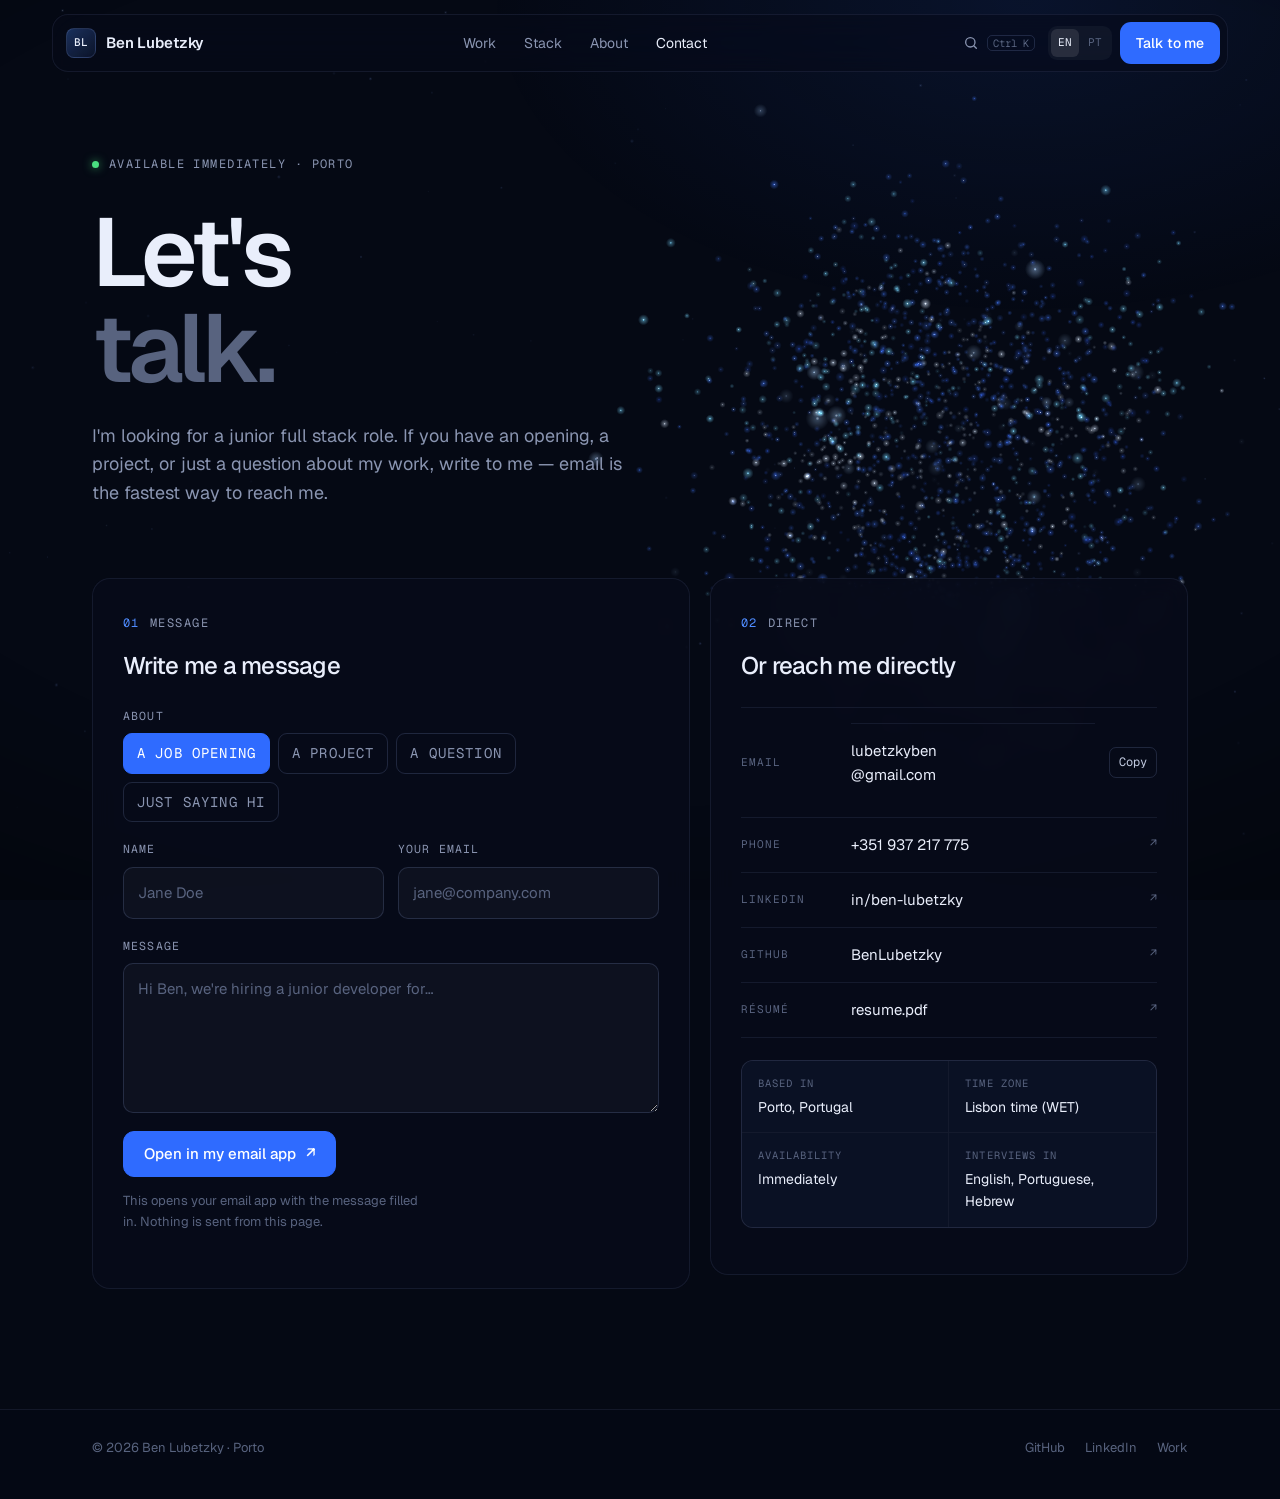
==== commit d646bee3: "Switch redesign to a tech theme Navy + electric blue palette and Geist type. The particle background" ====
--- a/contact.html
+++ b/contact.html
@@ -5,25 +5,23 @@
 <meta name="viewport" content="width=device-width, initial-scale=1">
 <title data-pt="Contacto — Ben Lubetzky">Contact — Ben Lubetzky</title>
 <meta name="description" content="Get in touch with Ben Lubetzky, junior full stack developer in Porto." data-pt-content="Fala com Ben Lubetzky, programador full stack júnior no Porto.">
-<meta name="theme-color" content="#050a07">
+<meta name="theme-color" content="#050914">
 <link rel="preconnect" href="https://fonts.googleapis.com">
 <link rel="preconnect" href="https://fonts.gstatic.com" crossorigin>
-<link href="https://fonts.googleapis.com/css2?family=Fraunces:ital,opsz,wght@0,9..144,300..600;1,9..144,300..500&family=Inter:wght@400;500;600&family=JetBrains+Mono:wght@400;500&display=swap" rel="stylesheet">
+<link href="https://fonts.googleapis.com/css2?family=Geist:wght@300..700&family=Geist+Mono:wght@400;500&display=swap" rel="stylesheet">
 <link rel="stylesheet" href="styles.css">
 </head>
 <body data-base="">
 <canvas id="bg" aria-hidden="true"></canvas>
 <div class="vignette" aria-hidden="true"></div>
-<div class="grain" aria-hidden="true"></div>
 
 <header class="site-header">
   <div class="bar">
     <a class="pill brand brand-pill" href="index.html" aria-label="Ben Lubetzky, home"><span class="brand-mark">BL</span><span class="brand-name">Ben Lubetzky</span></a>
     <nav class="pill nav" aria-label="Main" data-pt-aria-label="Principal">
-      <a href="index.html#story" data-pt="Percurso">Story</a>
+      <a href="index.html#work" data-pt="Projetos">Work</a>
       <a href="index.html#stack">Stack</a>
-      <a href="index.html#work" data-pt="Projetos">Work</a>
-      <a href="index.html#principles" data-pt="Princípios">Principles</a>
+      <a href="index.html#about" data-pt="Sobre mim">About</a>
       <a href="contact.html" class="active" aria-current="page" data-pt="Contacto">Contact</a>
     </nav>
     <div class="pill tools">
@@ -39,23 +37,22 @@
         <svg viewBox="0 0 24 24" fill="none" stroke="currentColor" stroke-width="2" stroke-linecap="round" aria-hidden="true"><path d="M4 8h16M4 16h16"/></svg>
       </button>
     </div>
-    <a class="pill cta-pill" href="#message"><span data-pt="Fala comigo">Talk to me</span><span class="dot pulse" aria-hidden="true"></span></a>
+    <a class="pill cta-pill" href="#message"><span data-pt="Fala comigo">Talk to me</span></a>
   </div>
 </header>
 
 <div class="drawer" aria-label="Menu">
   <button class="icon-btn close" type="button" aria-label="Close menu" data-pt-aria-label="Fechar menu"><svg viewBox="0 0 24 24" fill="none" stroke="currentColor" stroke-width="2" stroke-linecap="round" aria-hidden="true"><path d="M6 6l12 12M18 6 6 18"/></svg></button>
   <nav>
-    <a href="index.html#story" data-pt="Percurso">Story</a>
+    <a href="index.html#work" data-pt="Projetos">Work</a>
     <a href="index.html#stack">Stack</a>
-    <a href="index.html#work" data-pt="Projetos">Work</a>
-    <a href="index.html#principles" data-pt="Princípios">Principles</a>
+    <a href="index.html#about" data-pt="Sobre mim">About</a>
     <a href="contact.html" data-pt="Contacto">Contact</a>
     <a href="uploads/resume.pdf" target="_blank" rel="noopener" data-pt="Currículo ↗">Résumé ↗</a>
   </nav>
 </div>
 
-<main data-shape="moon">
+<main data-shape="globe">
   <section class="contact-hero">
     <div class="wrap">
       <span class="eyebrow" data-reveal><span class="dot ok pulse" aria-hidden="true"></span><span data-pt="Disponível de imediato · Porto">Available immediately · Porto</span></span>
@@ -68,7 +65,7 @@
     <div class="contact-grid">
       <form class="panel" id="contact-form" novalidate data-reveal>
         <a id="message"></a>
-        <div class="eyebrow"><span class="idx">01 —</span> <span data-pt="Mensagem">Message</span></div>
+        <div class="eyebrow"><span class="idx">01</span> <span data-pt="Mensagem">Message</span></div>
         <h2 data-pt="Escreve-me uma mensagem">Write me a message</h2>
 
         <div class="field">
@@ -102,7 +99,7 @@
       </form>
 
       <aside class="panel" data-reveal="2">
-        <div class="eyebrow"><span class="idx">02 —</span> <span data-pt="Diretamente">Direct</span></div>
+        <div class="eyebrow"><span class="idx">02</span> <span data-pt="Diretamente">Direct</span></div>
         <h2 data-pt="Ou fala comigo diretamente">Or reach me directly</h2>
         <ul class="channels">
           <li><div class="row"><span class="k">Email</span><a class="v" href="mailto:lubetzkyben@gmail.com">lubetzkyben@gmail.com</a><button type="button" data-copy="lubetzkyben@gmail.com"><span class="lbl" data-pt="Copiar">Copy</span></button></div></li>
@@ -130,7 +127,6 @@
       <a href="https://linkedin.com/in/ben-lubetzky" target="_blank" rel="noopener">LinkedIn</a>
       <a href="index.html#work" data-pt="Projetos">Work</a>
     </nav>
-    <span class="mono" data-pt="HTML, CSS e um canvas · sem analytics">HTML, CSS and one canvas · no analytics</span>
   </div>
 </footer>
 
--- a/styles.css
+++ b/styles.css
@@ -1,37 +1,33 @@
 /* =========================================================
    Ben Lubetzky — portfolio
-   Dark, editor-like design system with a particle background
+   Navy + electric blue, one sans family, particle background
    ========================================================= */
 
 /* ---------- Tokens ---------- */
 :root {
   color-scheme: dark;
 
-  --bg: #050a07;
-  --bg-2: #08110c;
-  --panel: rgba(10, 18, 13, 0.72);
-  --panel-solid: #0b140f;
-  --glass: rgba(255, 255, 255, 0.025);
-  --line: rgba(255, 255, 255, 0.08);
-  --line-2: rgba(255, 255, 255, 0.14);
-  --line-3: rgba(255, 255, 255, 0.24);
-
-  --text: #edf2e9;
-  --soft: #c4cfc2;
-  --muted: #8e9c8f;
-  --faint: #5b685d;
-
-  --leaf: #8fe3a1;
-  --moss: #4f9d6b;
-  --firefly: #f4e27a;
-  --firefly-ink: #1a1606;
-  --ok: #6ee08f;
-
-  --font: "Inter", "Segoe UI", system-ui, sans-serif;
-  --display: "Fraunces", Georgia, "Times New Roman", serif;
-  --mono: "JetBrains Mono", ui-monospace, "SFMono-Regular", Consolas, monospace;
-
-  --wrap: 1200px;
+  --bg: #050914;
+  --panel-solid: #0a1124;
+  --line: rgba(160, 185, 255, 0.09);
+  --line-2: rgba(160, 185, 255, 0.16);
+  --line-3: rgba(160, 185, 255, 0.28);
+
+  --text: #e9eefb;
+  --soft: #c3cce2;
+  --muted: #8a95b1;
+  --faint: #58637f;
+
+  --accent: #4f8cff;
+  --accent-2: #8ec5ff;
+  --cta: #2f6bff;
+  --cta-hover: #4a80ff;
+  --ok: #4ade80;
+
+  --font: "Geist", "Inter", "Segoe UI", system-ui, sans-serif;
+  --mono: "Geist Mono", "JetBrains Mono", ui-monospace, Consolas, monospace;
+
+  --wrap: 1160px;
   --gutter: 32px;
   --radius: 14px;
   --ease: cubic-bezier(0.22, 0.61, 0.36, 1);
@@ -39,95 +35,68 @@
 
 /* ---------- Base ---------- */
 *, *::before, *::after { box-sizing: border-box; }
-html {
-  background: var(--bg);
-  scroll-behavior: smooth;
-  scroll-padding-top: 96px;
-}
+html { background: var(--bg); scroll-behavior: smooth; scroll-padding-top: 96px; }
 body {
-  margin: 0;
-  background: transparent;
-  color: var(--text);
-  font-family: var(--font);
-  font-size: 16px;
-  line-height: 1.6;
-  -webkit-font-smoothing: antialiased;
-  text-rendering: optimizeLegibility;
-  overflow-x: hidden;
+  margin: 0; background: transparent; color: var(--text);
+  font-family: var(--font); font-size: 16px; line-height: 1.6;
+  -webkit-font-smoothing: antialiased; text-rendering: optimizeLegibility; overflow-x: hidden;
 }
 img { display: block; max-width: 100%; height: auto; }
 a { color: inherit; text-decoration: none; }
 p { margin: 0; }
-h1, h2, h3, h4 { margin: 0; font-weight: 400; letter-spacing: -0.03em; }
+h1, h2, h3, h4 { margin: 0; font-weight: 500; letter-spacing: -0.03em; }
 ul, ol { margin: 0; padding: 0; list-style: none; }
 button { font: inherit; color: inherit; background: none; border: 0; cursor: pointer; padding: 0; }
 input, textarea { font: inherit; color: inherit; }
 b, strong { font-weight: 600; color: var(--text); }
-::selection { background: rgba(143, 227, 161, 0.28); color: #fff; }
-:focus-visible { outline: 2px solid var(--leaf); outline-offset: 3px; border-radius: 6px; }
+::selection { background: rgba(79, 140, 255, 0.35); color: #fff; }
+:focus-visible { outline: 2px solid var(--accent); outline-offset: 3px; border-radius: 6px; }
 
 .wrap { max-width: var(--wrap); margin: 0 auto; padding: 0 var(--gutter); }
-.sr-only { position: absolute; width: 1px; height: 1px; padding: 0; margin: -1px; overflow: hidden; clip: rect(0 0 0 0); white-space: nowrap; border: 0; }
-
-/* Background canvas + grain */
+
+/* Background canvas + soft glow */
 #bg { position: fixed; inset: 0; width: 100%; height: 100%; z-index: -2; pointer-events: none; }
-.grain {
-  position: fixed; inset: 0; z-index: -1; pointer-events: none; opacity: 0.07; mix-blend-mode: overlay;
-  background-image: url("data:image/svg+xml,%3Csvg xmlns='http://www.w3.org/2000/svg' width='160' height='160'%3E%3Cfilter id='n'%3E%3CfeTurbulence type='fractalNoise' baseFrequency='.9' numOctaves='3' stitchTiles='stitch'/%3E%3C/filter%3E%3Crect width='100%25' height='100%25' filter='url(%23n)'/%3E%3C/svg%3E");
-}
 .vignette {
   position: fixed; inset: 0; z-index: -1; pointer-events: none;
-  background: radial-gradient(120% 90% at 50% 40%, transparent 55%, rgba(0, 0, 0, 0.55) 100%);
+  background:
+    radial-gradient(60% 50% at 80% 0%, rgba(47, 107, 255, 0.10), transparent 70%),
+    radial-gradient(120% 90% at 50% 40%, transparent 55%, rgba(0, 0, 0, 0.55) 100%);
 }
 
 /* ---------- Small type ---------- */
 .mono { font-family: var(--mono); }
 .eyebrow {
-  font-family: var(--mono); font-size: 11.5px; letter-spacing: 0.16em; text-transform: uppercase; color: var(--muted);
+  font-family: var(--mono); font-size: 12px; letter-spacing: 0.12em; text-transform: uppercase; color: var(--muted);
   display: inline-flex; align-items: center; gap: 10px;
 }
-.eyebrow .idx { color: var(--soft); }
-.dot { width: 7px; height: 7px; border-radius: 50%; background: var(--firefly); box-shadow: 0 0 10px rgba(244, 226, 122, 0.8); flex: none; }
-.dot.ok { background: var(--ok); box-shadow: 0 0 10px rgba(69, 224, 138, 0.8); }
+.eyebrow .idx { color: var(--accent); }
+.dot { width: 7px; height: 7px; border-radius: 50%; background: var(--accent); flex: none; }
+.dot.ok { background: var(--ok); box-shadow: 0 0 10px rgba(74, 222, 128, 0.7); }
 @media (prefers-reduced-motion: no-preference) {
   .dot.pulse { animation: pulse 2.2s ease-in-out infinite; }
   @keyframes pulse { 50% { opacity: 0.35; } }
 }
-.soft { color: var(--faint); }
-.two-tone .soft { color: #9fb59f; }
+.soft { color: var(--muted); }
 
 /* ---------- Header ---------- */
-.site-header {
-  position: fixed; top: 14px; left: 0; right: 0; z-index: 50;
-  pointer-events: none;
-}
+.site-header { position: fixed; top: 14px; left: 0; right: 0; z-index: 50; padding: 0 16px; }
 .site-header .bar {
-  max-width: calc(var(--wrap) + 40px); margin: 0 auto; padding: 0 20px;
-  display: flex; align-items: center; gap: 10px;
-}
-.pill {
-  pointer-events: auto;
-  display: flex; align-items: center; gap: 4px; height: 46px; padding: 0 6px;
-  background: rgba(9, 16, 12, 0.62);
-  border: 1px solid var(--line);
-  border-radius: 14px;
-  backdrop-filter: blur(16px) saturate(1.3);
-  -webkit-backdrop-filter: blur(16px) saturate(1.3);
+  max-width: calc(var(--wrap) + 16px); height: 58px; margin: 0 auto; padding: 0 7px;
+  display: flex; align-items: center; gap: 4px;
+  background: rgba(7, 11, 24, 0.6); border: 1px solid var(--line); border-radius: 16px;
+  backdrop-filter: blur(18px) saturate(1.3); -webkit-backdrop-filter: blur(18px) saturate(1.3);
   transition: background 200ms ease, border-color 200ms ease;
 }
-.site-header.scrolled .pill { background: rgba(7, 13, 9, 0.82); border-color: var(--line-2); }
-.brand { gap: 10px; padding: 0 14px 0 8px; font-weight: 600; font-size: 15px; letter-spacing: -0.01em; }
+.site-header.scrolled .bar { background: rgba(6, 10, 22, 0.88); border-color: var(--line-2); }
+.pill { display: flex; align-items: center; gap: 4px; height: 44px; }
+.brand { gap: 10px; padding: 0 12px 0 6px; font-weight: 600; font-size: 15px; letter-spacing: -0.01em; }
 .brand-mark {
-  width: 28px; height: 28px; border-radius: 8px; display: grid; place-items: center;
-  background: linear-gradient(140deg, rgba(143, 227, 161, 0.22), rgba(79, 157, 107, 0.22));
-  border: 1px solid var(--line-2);
-  font-family: var(--mono); font-size: 11px; font-weight: 600; letter-spacing: 0; color: var(--text);
+  width: 30px; height: 30px; border-radius: 8px; display: grid; place-items: center;
+  background: linear-gradient(140deg, rgba(79, 140, 255, 0.3), rgba(79, 140, 255, 0.08));
+  border: 1px solid var(--line-2); font-family: var(--mono); font-size: 11px; font-weight: 500; color: var(--text);
 }
 .nav { margin: 0 auto; }
-.nav a {
-  padding: 7px 12px; border-radius: 9px; font-size: 14px; color: var(--muted);
-  transition: color 150ms ease, background 150ms ease;
-}
+.nav a { padding: 7px 12px; border-radius: 9px; font-size: 14px; color: var(--muted); transition: color 150ms ease, background 150ms ease; }
 .nav a:hover { color: var(--text); background: rgba(255, 255, 255, 0.05); }
 .nav a.active { color: var(--text); }
 .tools { gap: 2px; }
@@ -137,43 +106,40 @@
 }
 .icon-btn:hover { color: var(--text); background: rgba(255, 255, 255, 0.06); }
 .icon-btn svg { width: 16px; height: 16px; }
-.kbd {
-  font-family: var(--mono); font-size: 10.5px; color: var(--faint); padding: 2px 5px; border: 1px solid var(--line-2); border-radius: 5px; line-height: 1;
-}
+.kbd { font-family: var(--mono); font-size: 10.5px; color: var(--faint); padding: 2px 5px; border: 1px solid var(--line-2); border-radius: 5px; line-height: 1; }
 .lang { display: inline-flex; padding: 3px; gap: 2px; border-radius: 9px; background: rgba(255, 255, 255, 0.04); margin-left: 2px; }
-.lang button {
-  font-family: var(--mono); font-size: 11px; letter-spacing: 0.04em; padding: 5px 7px; border-radius: 6px; color: var(--faint);
-  transition: color 150ms ease, background 150ms ease;
-}
+.lang button { font-family: var(--mono); font-size: 11px; padding: 5px 7px; border-radius: 6px; color: var(--faint); transition: color 150ms ease, background 150ms ease; }
 .lang button:hover { color: var(--soft); }
 .lang button[aria-pressed="true"] { color: var(--text); background: rgba(255, 255, 255, 0.1); }
-.cta-pill { padding: 0 16px 0 18px; gap: 10px; font-size: 14px; font-weight: 500; color: var(--text); }
-.cta-pill:hover { border-color: var(--line-3); }
+.cta-pill {
+  height: 42px; padding: 0 16px; margin-left: 4px; border-radius: 11px; gap: 10px;
+  background: var(--cta); color: #fff; font-size: 14px; font-weight: 500; transition: background 150ms ease;
+}
+.cta-pill:hover { background: var(--cta-hover); }
+.cta-pill .dot { background: #fff; }
 .menu-btn { display: none; }
 
 /* Mobile drawer */
 .drawer {
   position: fixed; inset: 0; z-index: 60; display: none;
-  background: rgba(5, 10, 7, 0.92); backdrop-filter: blur(18px); -webkit-backdrop-filter: blur(18px);
+  background: rgba(5, 9, 20, 0.94); backdrop-filter: blur(18px); -webkit-backdrop-filter: blur(18px);
   padding: 88px 24px 32px;
 }
 .drawer.open { display: block; }
 .drawer nav { display: grid; gap: 4px; }
-.drawer nav a { font-size: 34px; font-weight: 300; letter-spacing: -0.03em; padding: 6px 0; border-bottom: 1px solid var(--line); }
+.drawer nav a { font-size: 30px; font-weight: 500; letter-spacing: -0.03em; padding: 8px 0; border-bottom: 1px solid var(--line); }
 .drawer .close { position: absolute; top: 22px; right: 22px; }
 
-/* ---------- Buttons ---------- */
+/* ---------- Buttons & links ---------- */
 .btn {
-  display: inline-flex; align-items: center; gap: 10px; height: 48px; padding: 0 20px; border-radius: 12px;
+  display: inline-flex; align-items: center; gap: 10px; height: 46px; padding: 0 20px; border-radius: 11px;
   font-size: 15px; font-weight: 500; border: 1px solid var(--line-2); background: rgba(255, 255, 255, 0.02);
   transition: transform 160ms var(--ease), background 160ms ease, border-color 160ms ease, box-shadow 200ms ease;
 }
 .btn:hover { border-color: var(--line-3); background: rgba(255, 255, 255, 0.05); }
 .btn:active { transform: translateY(1px); }
-.btn-glow { background: var(--firefly); color: var(--firefly-ink); border-color: var(--firefly); font-weight: 600; }
-.btn-glow:hover { background: #f8ea9a; border-color: #f8ea9a; box-shadow: 0 0 0 6px rgba(244, 226, 122, 0.12), 0 10px 40px -8px rgba(244, 226, 122, 0.45); }
-.btn-text { border: 0; background: none; padding: 0 4px; height: 48px; color: var(--soft); border-bottom: 1px solid var(--line-2); border-radius: 0; }
-.btn-text:hover { color: var(--text); background: none; border-bottom-color: var(--text); }
+.btn-glow { background: var(--cta); color: #fff; border-color: var(--cta); }
+.btn-glow:hover { background: var(--cta-hover); border-color: var(--cta-hover); box-shadow: 0 10px 36px -10px rgba(47, 107, 255, 0.8); }
 .arrow { transition: transform 160ms var(--ease); }
 a:hover > .arrow, button:hover > .arrow { transform: translate(2px, -2px); }
 a:hover > .arrow.down { transform: translateY(2px); }
@@ -182,249 +148,179 @@
   font-size: 14px; color: var(--soft); display: inline-flex; align-items: center; gap: 6px;
   border-bottom: 1px solid var(--line-2); padding-bottom: 2px; transition: color 150ms ease, border-color 150ms ease;
 }
-.link:hover { color: var(--text); border-color: var(--leaf); }
+.link:hover { color: var(--text); border-color: var(--accent); }
 .links { display: flex; flex-wrap: wrap; gap: 10px 22px; }
 
-.chip {
-  font-family: var(--mono); font-size: 12px; color: var(--soft); padding: 5px 10px; border-radius: 8px;
-  border: 1px solid var(--line); background: rgba(255, 255, 255, 0.025);
-}
+.chip { font-family: var(--mono); font-size: 12px; color: var(--soft); padding: 4px 9px; border-radius: 7px; border: 1px solid var(--line); background: rgba(255, 255, 255, 0.025); }
 .chips { display: flex; flex-wrap: wrap; gap: 6px; }
 
 /* ---------- Sections ---------- */
-.section { position: relative; padding: 140px 0; }
-.section-head { margin-bottom: 64px; max-width: 760px; }
-.section-head .eyebrow { margin-bottom: 26px; }
-.h2 { font-size: clamp(42px, 6vw, 80px); font-weight: 300; line-height: 1.02; letter-spacing: -0.045em; }
-.section-head p.sub { margin-top: 26px; color: var(--muted); font-size: 17px; max-width: 56ch; text-wrap: pretty; }
+.section { position: relative; padding: 130px 0; }
+.section-head { margin-bottom: 56px; max-width: 720px; }
+.section-head .eyebrow { margin-bottom: 22px; }
+.h2 { font-size: clamp(38px, 5vw, 64px); font-weight: 500; line-height: 1.05; letter-spacing: -0.04em; }
+.h2 .soft { color: var(--faint); }
+.section-head p.sub { margin-top: 22px; color: var(--muted); font-size: 17px; max-width: 56ch; text-wrap: pretty; }
 
 /* ---------- Hero ---------- */
-.hero { min-height: 100vh; min-height: 100svh; display: flex; align-items: center; padding: 120px 0 64px; position: relative; }
+.hero { min-height: 100vh; min-height: 100svh; display: flex; align-items: center; padding: 120px 0 80px; }
 .hero .wrap { width: 100%; }
-.hero-top { display: flex; flex-wrap: wrap; align-items: center; gap: 14px 20px; margin-bottom: 34px; }
-.announce {
-  display: inline-flex; align-items: center; gap: 10px; height: 30px; padding: 0 8px 0 12px; border-radius: 9px;
-  border: 1px solid var(--line-2); background: rgba(9, 16, 12, 0.55); font-size: 13px; color: var(--muted);
-  transition: border-color 160ms ease, color 160ms ease;
-}
-.announce b { color: var(--text); font-weight: 600; }
-.announce:hover { border-color: var(--line-3); color: var(--soft); }
-.announce .chev { color: var(--faint); }
-.hero h1 { font-size: clamp(64px, 11vw, 150px); font-weight: 300; line-height: 0.9; letter-spacing: -0.055em; }
-.hero h1 .l2 { display: block; color: #9fb59f; }
-.role { margin-top: 26px; font-family: var(--mono); font-size: clamp(14px, 1.6vw, 18px); color: var(--soft); letter-spacing: 0.02em; min-height: 1.6em; }
+.hero-copy { max-width: 600px; }
+.hero .eyebrow { margin-bottom: 28px; text-transform: none; letter-spacing: 0.02em; font-size: 13px; color: var(--soft); }
+.hero h1 { font-size: clamp(52px, 7.6vw, 96px); font-weight: 600; line-height: 1; letter-spacing: -0.045em; }
+.role { margin-top: 18px; font-family: var(--mono); font-size: clamp(15px, 1.6vw, 18px); color: var(--accent-2); min-height: 1.6em; }
 .role .slash { color: var(--faint); margin-right: 10px; }
-.caret { display: inline-block; width: 0.55em; height: 1.1em; vertical-align: -0.18em; background: var(--leaf); margin-left: 3px; }
+.caret { display: inline-block; width: 0.55em; height: 1.1em; vertical-align: -0.18em; background: var(--accent); margin-left: 3px; }
 @media (prefers-reduced-motion: no-preference) { .caret { animation: blink 1s steps(1) infinite; } @keyframes blink { 50% { opacity: 0; } } }
-.hero-grid { display: grid; grid-template-columns: minmax(0, 560px) minmax(0, 1fr); gap: 40px; align-items: end; margin-top: 56px; }
-.hero .lede { font-size: 18px; line-height: 1.65; color: var(--muted); text-wrap: pretty; }
-.hero .actions { display: flex; flex-wrap: wrap; align-items: center; gap: 12px 14px; margin-top: 34px; }
-.hint {
-  position: absolute; right: var(--gutter); top: 21%; text-align: right;
-  font-family: var(--mono); font-size: 11px; letter-spacing: 0.16em; text-transform: uppercase; color: var(--faint); line-height: 1.8; max-width: 300px;
-}
-.glance .eyebrow { margin-bottom: 14px; }
-.stats { display: grid; grid-template-columns: repeat(4, minmax(0, 1fr)); border-left: 1px solid var(--line); }
-.stats > div { padding: 2px 18px 4px; border-right: 1px solid var(--line); }
-.stats .n { font-size: 40px; font-weight: 300; letter-spacing: -0.04em; line-height: 1.1; font-variant-numeric: tabular-nums; }
-.stats .l { font-size: 13px; color: var(--muted); line-height: 1.35; margin-top: 4px; }
-
-/* Spark tooltip */
-.spark-tip {
-  position: fixed; z-index: 40; pointer-events: none; opacity: 0; transform: translate(14px, -50%) scale(0.98);
-  transition: opacity 140ms ease, transform 140ms ease;
-  padding: 10px 12px; border-radius: 10px; background: rgba(7, 13, 9, 0.9); border: 1px solid var(--line-2);
-  backdrop-filter: blur(10px); -webkit-backdrop-filter: blur(10px); min-width: 180px;
-}
-.spark-tip.show { opacity: 1; transform: translate(14px, -50%) scale(1); }
-.spark-tip .t { font-weight: 600; font-size: 14px; }
-.spark-tip .c { font-family: var(--mono); font-size: 11px; color: var(--muted); margin-top: 2px; letter-spacing: 0.04em; }
-
-/* ---------- Marquee ---------- */
-.marquee { overflow: hidden; border-top: 1px solid var(--line); border-bottom: 1px solid var(--line); padding: 22px 0; -webkit-mask-image: linear-gradient(90deg, transparent, #000 10%, #000 90%, transparent); mask-image: linear-gradient(90deg, transparent, #000 10%, #000 90%, transparent); }
-.marquee-track { display: flex; width: max-content; }
-.marquee-track span { font-size: clamp(30px, 4.4vw, 56px); font-weight: 300; letter-spacing: -0.04em; color: rgba(238, 240, 247, 0.16); white-space: nowrap; padding-right: 0.35em; }
-.marquee-track span i { font-style: normal; color: rgba(143, 227, 161, 0.35); padding-left: 0.35em; }
-@media (prefers-reduced-motion: no-preference) {
-  .marquee-track { animation: marquee 50s linear infinite; }
-  .marquee:hover .marquee-track { animation-play-state: paused; }
-  @keyframes marquee { to { transform: translateX(-50%); } }
-}
-
-/* ---------- Info cells ---------- */
-.cells { display: grid; grid-template-columns: repeat(5, minmax(0, 1fr)); border: 1px solid var(--line); border-radius: var(--radius); background: rgba(7, 13, 9, 0.55); backdrop-filter: blur(6px); -webkit-backdrop-filter: blur(6px); overflow: hidden; }
-.cells > div { padding: 20px 20px 22px; border-right: 1px solid var(--line); }
-.cells > div:last-child { border-right: 0; }
-.cells dt { font-family: var(--mono); font-size: 10.5px; letter-spacing: 0.16em; text-transform: uppercase; color: var(--faint); margin-bottom: 8px; }
-.cells dd { margin: 0; font-size: 15px; line-height: 1.45; }
-.cells dd small { display: block; color: var(--faint); font-size: 13px; margin-top: 4px; }
-.cells a:hover { color: var(--leaf); }
-.cells-section { padding: 56px 0 0; }
-
-/* ---------- Story ---------- */
-.story-intro { display: grid; grid-template-columns: minmax(0, 1fr) 300px; gap: 48px; align-items: end; }
-.portrait-card { border-radius: var(--radius); overflow: hidden; border: 1px solid var(--line-2); background: var(--panel-solid); position: relative; }
-.portrait-card img { width: 100%; aspect-ratio: 4 / 5; object-fit: cover; object-position: 50% 20%; filter: saturate(0.9) contrast(1.02); }
-.portrait-card figcaption { display: flex; justify-content: space-between; padding: 10px 14px; font-family: var(--mono); font-size: 11px; color: var(--muted); letter-spacing: 0.08em; text-transform: uppercase; border-top: 1px solid var(--line); }
-.chapter { min-height: 82vh; display: flex; align-items: center; padding: 60px 0; }
-.chapter-body { max-width: 560px; }
-.chapter .eyebrow { margin-bottom: 18px; }
-.chapter h3 { font-size: clamp(56px, 8vw, 104px); font-weight: 300; line-height: 0.95; letter-spacing: -0.05em; }
-.chapter h4 { font-size: 20px; font-weight: 500; letter-spacing: -0.015em; margin: 22px 0 10px; }
-.chapter .sum { color: var(--soft); font-size: 17px; text-wrap: pretty; }
-.chapter .more { color: var(--muted); font-size: 16px; margin-top: 18px; text-wrap: pretty; }
-.progress-rail { position: absolute; left: max(12px, calc((100vw - var(--wrap)) / 2 - 28px)); top: 0; bottom: 0; width: 1px; background: var(--line); }
-.progress-rail i { position: sticky; top: 50vh; display: block; width: 5px; height: 5px; margin-left: -2px; border-radius: 50%; background: var(--leaf); box-shadow: 0 0 12px var(--leaf); }
-
-/* ---------- Stack ---------- */
-.stack-grid { display: grid; grid-template-columns: minmax(0, 1fr) 330px; gap: 56px; align-items: start; }
-.tier { padding: 30px 0; border-top: 1px solid var(--line); }
-.tier:last-child { border-bottom: 1px solid var(--line); }
-.tier .eyebrow { margin-bottom: 18px; }
-.tier .eyebrow b { color: var(--soft); font-weight: 500; }
-.skill-list { display: flex; flex-wrap: wrap; gap: 4px 30px; }
-.skill {
-  font-size: clamp(26px, 3.3vw, 42px); font-weight: 300; letter-spacing: -0.035em; line-height: 1.25; color: var(--soft);
-  transition: color 160ms ease, text-shadow 200ms ease; cursor: default; border-radius: 6px;
-}
-.tier.t2 .skill { font-size: clamp(22px, 2.5vw, 32px); color: var(--muted); }
-.tier.t3 .skill { font-size: clamp(19px, 2vw, 24px); color: var(--faint); }
-.skill:hover, .skill:focus-visible, .skill.on { color: var(--text); text-shadow: 0 0 24px rgba(143, 227, 161, 0.45); }
-.where { position: sticky; top: 120px; border: 1px solid var(--line); border-radius: var(--radius); background: rgba(7, 13, 9, 0.6); backdrop-filter: blur(8px); -webkit-backdrop-filter: blur(8px); padding: 22px; min-height: 230px; }
-.where .eyebrow { margin-bottom: 14px; }
-.where .name { font-size: 26px; font-weight: 400; letter-spacing: -0.03em; margin-bottom: 14px; min-height: 1.2em; }
-.where ul { display: grid; gap: 2px; }
-.where li a { display: flex; justify-content: space-between; gap: 12px; padding: 9px 0; border-top: 1px solid var(--line); font-size: 14.5px; color: var(--soft); }
-.where li a:hover { color: var(--leaf); }
-.where .empty { color: var(--faint); font-size: 14px; }
+.hero .lede { margin-top: 28px; font-size: 18px; line-height: 1.65; color: var(--muted); max-width: 54ch; text-wrap: pretty; }
+.stack-line { margin-top: 20px; display: flex; flex-wrap: wrap; gap: 6px; }
+.hero .actions { display: flex; flex-wrap: wrap; align-items: center; gap: 12px; margin-top: 34px; }
+.social { display: flex; flex-wrap: wrap; gap: 8px 22px; margin-top: 28px; font-size: 14px; color: var(--muted); }
+.social a { display: inline-flex; align-items: center; gap: 6px; transition: color 150ms ease; }
+.social a:hover { color: var(--text); }
 
 /* ---------- Work ---------- */
 .feature {
-  display: grid; grid-template-columns: minmax(0, 1.2fr) minmax(0, 1fr); gap: 0;
-  border: 1px solid var(--line); border-radius: 18px; overflow: hidden; margin-bottom: 22px;
-  background: rgba(8, 14, 10, 0.72); backdrop-filter: blur(10px); -webkit-backdrop-filter: blur(10px);
-  transition: border-color 220ms ease, transform 300ms var(--ease);
+  display: grid; grid-template-columns: minmax(0, 1.2fr) minmax(0, 1fr);
+  border: 1px solid var(--line); border-radius: 18px; overflow: hidden; margin-bottom: 20px;
+  background: rgba(8, 12, 26, 0.78); backdrop-filter: blur(10px); -webkit-backdrop-filter: blur(10px);
+  transition: border-color 220ms ease;
 }
 .feature:hover { border-color: var(--line-2); }
 .feature.flip .shot-wrap { order: 2; border-right: 0; border-left: 1px solid var(--line); }
-.shot-wrap { position: relative; padding: 26px; border-right: 1px solid var(--line); background: radial-gradient(80% 70% at 30% 20%, rgba(143, 227, 161, 0.09), transparent 70%), radial-gradient(70% 70% at 90% 100%, rgba(79, 157, 107, 0.1), transparent 70%); display: flex; align-items: center; }
-.browser { width: 100%; border-radius: 10px; overflow: hidden; border: 1px solid var(--line-2); background: #0a120d; box-shadow: 0 30px 60px -30px rgba(0, 0, 0, 0.8); transition: transform 300ms var(--ease); }
+.shot-wrap { padding: 26px; border-right: 1px solid var(--line); background: radial-gradient(80% 70% at 30% 20%, rgba(79, 140, 255, 0.12), transparent 70%); display: flex; align-items: center; }
+.browser { width: 100%; border-radius: 10px; overflow: hidden; border: 1px solid var(--line-2); background: #0a1122; box-shadow: 0 30px 60px -30px rgba(0, 0, 0, 0.8); transition: transform 300ms var(--ease); }
 .feature:hover .browser { transform: translateY(-4px); }
 .browser .chrome { display: flex; align-items: center; gap: 6px; height: 28px; padding: 0 12px; border-bottom: 1px solid var(--line); }
 .browser .chrome i { width: 8px; height: 8px; border-radius: 50%; background: rgba(255, 255, 255, 0.14); }
 .browser .chrome span { margin-left: 10px; font-family: var(--mono); font-size: 10.5px; color: var(--faint); }
 .browser img { width: 100%; aspect-ratio: 16 / 10; object-fit: cover; object-position: top center; }
-.feature-body { padding: 34px 34px 32px; display: flex; flex-direction: column; }
-.feature-body .top { display: flex; justify-content: space-between; align-items: center; gap: 12px; margin-bottom: 22px; }
-.feature-body .num { font-family: var(--mono); font-size: 12px; color: var(--faint); }
-.status-tag { display: inline-flex; align-items: center; gap: 8px; font-family: var(--mono); font-size: 11px; letter-spacing: 0.1em; text-transform: uppercase; color: var(--soft); }
-.feature h3 { font-size: clamp(32px, 3.4vw, 44px); font-weight: 400; letter-spacing: -0.04em; line-height: 1.05; }
-.feature h3 a:hover { color: var(--leaf); }
-.feature .meta { font-family: var(--mono); font-size: 11.5px; letter-spacing: 0.08em; text-transform: uppercase; color: var(--muted); margin: 12px 0 18px; }
+.feature-body { padding: 32px; display: flex; flex-direction: column; }
+.feature-body .num { font-family: var(--mono); font-size: 12px; color: var(--faint); margin-bottom: 18px; }
+.feature h3 { font-size: clamp(28px, 3vw, 38px); font-weight: 500; letter-spacing: -0.035em; line-height: 1.1; }
+.feature h3 a:hover { color: var(--accent-2); }
+.feature .meta { font-family: var(--mono); font-size: 12px; color: var(--muted); margin: 10px 0 16px; }
 .feature .summary { color: var(--soft); text-wrap: pretty; }
-.points { display: grid; gap: 9px; margin: 20px 0 22px; font-size: 15px; color: var(--muted); }
+.points { display: grid; gap: 9px; margin: 18px 0 22px; font-size: 15px; color: var(--muted); }
 .points li { display: grid; grid-template-columns: 18px minmax(0, 1fr); text-wrap: pretty; }
-.points li::before { content: "→"; font-family: var(--mono); font-size: 12px; color: var(--leaf); opacity: 0.7; margin-top: 2px; }
+.points li::before { content: "›"; font-family: var(--mono); color: var(--accent); }
 .feature .chips { margin-bottom: 24px; }
 .feature .links { margin-top: auto; }
 
-/* Index list */
-.index-head { display: flex; flex-wrap: wrap; justify-content: space-between; align-items: end; gap: 20px; margin: 96px 0 18px; }
-.index-head h3 { font-size: 30px; font-weight: 300; letter-spacing: -0.035em; }
+/* Project list */
+.index-head { display: flex; flex-wrap: wrap; justify-content: space-between; align-items: end; gap: 20px; margin: 88px 0 16px; }
+.index-head h3 { font-size: 26px; font-weight: 500; letter-spacing: -0.03em; }
 .filters { display: flex; flex-wrap: wrap; gap: 6px; }
 .filters button {
-  font-family: var(--mono); font-size: 11.5px; letter-spacing: 0.06em; padding: 7px 11px; border-radius: 8px;
-  color: var(--muted); border: 1px solid var(--line); background: rgba(7, 13, 9, 0.5); transition: all 150ms ease;
+  font-family: var(--mono); font-size: 12px; padding: 7px 11px; border-radius: 8px;
+  color: var(--muted); border: 1px solid var(--line); background: rgba(8, 12, 26, 0.6); transition: all 150ms ease;
 }
 .filters button:hover { color: var(--text); border-color: var(--line-2); }
-.filters button[aria-pressed="true"] { color: var(--firefly-ink); background: var(--firefly); border-color: var(--firefly); }
-.index-meta { display: flex; align-items: center; gap: 10px; font-family: var(--mono); font-size: 11.5px; color: var(--faint); letter-spacing: 0.04em; margin-bottom: 10px; }
-.index { border-top: 1px solid var(--line-2); background: rgba(6, 7, 14, 0.6); backdrop-filter: blur(5px); -webkit-backdrop-filter: blur(5px); }
+.filters button[aria-pressed="true"] { color: #fff; background: var(--cta); border-color: var(--cta); }
+.index-meta { font-family: var(--mono); font-size: 12px; color: var(--faint); margin-bottom: 10px; }
+.index { border-top: 1px solid var(--line-2); background: rgba(6, 10, 22, 0.7); backdrop-filter: blur(6px); -webkit-backdrop-filter: blur(6px); }
 .index li { border-bottom: 1px solid var(--line); }
 .index li[hidden] { display: none; }
 .index a {
   display: grid; grid-template-columns: 44px minmax(0, 1.2fr) minmax(0, 1fr) minmax(0, 1.2fr) 90px; gap: 20px; align-items: center;
-  padding: 18px 8px; position: relative; transition: background 160ms ease;
-}
-.index a::before { content: ""; position: absolute; left: 0; top: 0; bottom: 0; width: 2px; background: var(--leaf); transform: scaleY(0); transition: transform 200ms var(--ease); }
-.index a:hover { background: rgba(255, 255, 255, 0.03); }
+  padding: 17px 10px; position: relative; transition: background 160ms ease;
+}
+.index a::before { content: ""; position: absolute; left: 0; top: 0; bottom: 0; width: 2px; background: var(--accent); transform: scaleY(0); transition: transform 200ms var(--ease); }
+.index a:hover { background: rgba(79, 140, 255, 0.05); }
 .index a:hover::before { transform: scaleY(1); }
 .index .no { font-family: var(--mono); font-size: 12px; color: var(--faint); }
-.index .nm { font-size: 20px; letter-spacing: -0.025em; }
-.index a:hover .nm { color: var(--leaf); }
+.index .nm { font-size: 18px; font-weight: 500; letter-spacing: -0.02em; }
+.index a:hover .nm { color: var(--accent-2); }
 .index .cat { font-size: 14px; color: var(--muted); }
-.index .st { font-family: var(--mono); font-size: 11.5px; color: var(--faint); white-space: nowrap; overflow: hidden; text-overflow: ellipsis; }
-.index .go { font-family: var(--mono); font-size: 11.5px; color: var(--soft); text-align: right; white-space: nowrap; }
-
-/* ---------- Principles ---------- */
-.principles { display: grid; grid-template-columns: repeat(2, minmax(0, 1fr)); gap: 18px; }
-.principle {
-  padding: 30px; border-radius: var(--radius); border: 1px solid var(--line); background: rgba(7, 13, 9, 0.62);
-  backdrop-filter: blur(8px); -webkit-backdrop-filter: blur(8px); transition: border-color 200ms ease, transform 300ms var(--ease);
-}
-.principle:hover { border-color: var(--line-2); transform: translateY(-3px); }
-.principle .no { font-family: var(--mono); font-size: 12px; color: var(--leaf); }
-.principle h3 { font-size: 28px; font-weight: 400; letter-spacing: -0.035em; margin: 28px 0 12px; line-height: 1.1; }
-.principle p { color: var(--muted); text-wrap: pretty; }
-.principle .from { margin-top: 22px; font-family: var(--mono); font-size: 11.5px; letter-spacing: 0.06em; color: var(--faint); }
-.principle .from a { color: var(--soft); border-bottom: 1px solid var(--line-2); }
-.principle .from a:hover { color: var(--leaf); }
+.index .st { font-family: var(--mono); font-size: 12px; color: var(--faint); white-space: nowrap; overflow: hidden; text-overflow: ellipsis; }
+.index .go { font-family: var(--mono); font-size: 12px; color: var(--soft); text-align: right; white-space: nowrap; }
+
+/* ---------- Stack ---------- */
+.stack-grid { display: grid; grid-template-columns: minmax(0, 1fr) 320px; gap: 56px; align-items: start; }
+.tier { padding: 28px 0; border-top: 1px solid var(--line); }
+.tier:last-child { border-bottom: 1px solid var(--line); }
+.tier .eyebrow { margin-bottom: 16px; text-transform: none; letter-spacing: 0.02em; }
+.tier .eyebrow b { color: var(--soft); font-weight: 500; }
+.skill-list { display: flex; flex-wrap: wrap; gap: 4px 28px; }
+.skill { font-size: clamp(24px, 3vw, 38px); font-weight: 500; letter-spacing: -0.035em; line-height: 1.3; color: var(--soft); transition: color 160ms ease, text-shadow 200ms ease; cursor: default; border-radius: 6px; }
+.tier.t2 .skill { font-size: clamp(21px, 2.4vw, 29px); color: var(--muted); }
+.tier.t3 .skill { font-size: clamp(18px, 1.9vw, 22px); color: var(--faint); }
+.skill:hover, .skill:focus-visible, .skill.on { color: var(--text); text-shadow: 0 0 22px rgba(79, 140, 255, 0.6); }
+.where { position: sticky; top: 110px; border: 1px solid var(--line); border-radius: var(--radius); background: rgba(8, 12, 26, 0.75); backdrop-filter: blur(8px); -webkit-backdrop-filter: blur(8px); padding: 22px; min-height: 220px; }
+.where .eyebrow { margin-bottom: 14px; }
+.where .name { font-size: 24px; font-weight: 500; letter-spacing: -0.03em; margin-bottom: 14px; min-height: 1.2em; }
+.where li a { display: flex; justify-content: space-between; gap: 12px; padding: 9px 0; border-top: 1px solid var(--line); font-size: 14.5px; color: var(--soft); }
+.where li a:hover { color: var(--accent-2); }
+.where .empty { color: var(--faint); font-size: 14px; }
+
+/* ---------- About ---------- */
+.about-grid { display: grid; grid-template-columns: 280px minmax(0, 1fr); gap: 64px; align-items: start; }
+.portrait-card { margin: 0; border-radius: var(--radius); overflow: hidden; border: 1px solid var(--line-2); background: var(--panel-solid); }
+.portrait-card img { width: 100%; aspect-ratio: 4 / 5; object-fit: cover; object-position: 50% 20%; }
+.portrait-card figcaption { display: flex; justify-content: space-between; padding: 10px 14px; font-family: var(--mono); font-size: 11.5px; color: var(--muted); border-top: 1px solid var(--line); }
+.about .prose { font-size: 18px; color: var(--soft); max-width: 62ch; text-wrap: pretty; }
+.about .prose p + p { margin-top: 16px; }
+.edu { margin-top: 40px; border-top: 1px solid var(--line); }
+.edu li { display: grid; grid-template-columns: minmax(0, 1fr) auto; gap: 4px 24px; padding: 16px 0; border-bottom: 1px solid var(--line); }
+.edu .what { font-weight: 500; }
+.edu .where-txt { color: var(--muted); font-size: 15px; grid-column: 1; }
+.edu .when { font-family: var(--mono); color: var(--faint); font-size: 12.5px; grid-column: 2; grid-row: 1; text-align: right; white-space: nowrap; padding-top: 3px; }
 
 /* ---------- CTA ---------- */
-.cta { text-align: left; padding: 160px 0 140px; }
-.cta .h2 { font-size: clamp(48px, 8vw, 112px); max-width: 12ch; }
-.cta .row { display: flex; flex-wrap: wrap; align-items: center; gap: 14px 18px; margin-top: 44px; }
-.copy { display: inline-flex; align-items: center; gap: 10px; font-family: var(--mono); font-size: 14px; color: var(--soft); height: 48px; padding: 0 16px; border-radius: 12px; border: 1px dashed var(--line-2); transition: border-color 150ms ease, color 150ms ease; }
-.copy:hover { border-color: var(--leaf); color: var(--text); }
-.copy .ok-msg { color: var(--firefly); }
+.cta { padding: 140px 0 130px; }
+.cta .h2 { font-size: clamp(44px, 6.6vw, 84px); max-width: 14ch; }
+.cta .sub { margin-top: 22px; color: var(--muted); font-size: 18px; }
+.cta .row { display: flex; flex-wrap: wrap; align-items: center; gap: 14px 16px; margin-top: 40px; }
+.copy { display: inline-flex; align-items: center; gap: 10px; font-family: var(--mono); font-size: 14px; color: var(--soft); height: 46px; padding: 0 16px; border-radius: 11px; border: 1px dashed var(--line-3); transition: border-color 150ms ease, color 150ms ease; }
+.copy:hover { border-color: var(--accent); color: var(--text); }
+.copy .ok-msg { color: var(--ok); }
 
 /* ---------- Footer ---------- */
-.site-footer { border-top: 1px solid var(--line); padding: 30px 0 40px; font-size: 13px; color: var(--faint); background: rgba(5, 10, 7, 0.6); }
+.site-footer { border-top: 1px solid var(--line); padding: 28px 0 40px; font-size: 13px; color: var(--faint); background: rgba(5, 9, 20, 0.7); }
 .site-footer .wrap { display: flex; justify-content: space-between; align-items: center; gap: 14px 28px; flex-wrap: wrap; }
 .site-footer nav { display: flex; gap: 20px; flex-wrap: wrap; }
 .site-footer a:hover { color: var(--soft); }
-.site-footer .mono { font-size: 11.5px; letter-spacing: 0.06em; }
 
 /* ---------- Search palette ---------- */
-.palette { position: fixed; inset: 0; z-index: 80; display: none; align-items: flex-start; justify-content: center; padding: 12vh 16px 16px; background: rgba(2, 5, 3, 0.6); backdrop-filter: blur(6px); -webkit-backdrop-filter: blur(6px); }
+.palette { position: fixed; inset: 0; z-index: 80; display: none; align-items: flex-start; justify-content: center; padding: 12vh 16px 16px; background: rgba(2, 4, 10, 0.6); backdrop-filter: blur(6px); -webkit-backdrop-filter: blur(6px); }
 .palette.open { display: flex; }
-.palette-box { width: 100%; max-width: 620px; border-radius: 16px; border: 1px solid var(--line-2); background: rgba(10, 17, 13, 0.97); box-shadow: 0 40px 100px -20px rgba(0, 0, 0, 0.9); overflow: hidden; }
+.palette-box { width: 100%; max-width: 620px; border-radius: 16px; border: 1px solid var(--line-2); background: rgba(10, 15, 32, 0.98); box-shadow: 0 40px 100px -20px rgba(0, 0, 0, 0.9); overflow: hidden; }
 @media (prefers-reduced-motion: no-preference) { .palette.open .palette-box { animation: pop 180ms var(--ease); } @keyframes pop { from { opacity: 0; transform: translateY(-8px) scale(0.985); } } }
 .palette-input { display: flex; align-items: center; gap: 12px; padding: 0 18px; border-bottom: 1px solid var(--line); }
 .palette-input svg { width: 18px; height: 18px; color: var(--muted); flex: none; }
 .palette-input input { flex: 1; height: 58px; background: none; border: 0; outline: none; font-size: 17px; }
 .palette-input input::placeholder { color: var(--faint); }
 .palette-list { max-height: min(56vh, 440px); overflow-y: auto; padding: 8px; }
-.palette-group { font-family: var(--mono); font-size: 10.5px; letter-spacing: 0.16em; text-transform: uppercase; color: var(--faint); padding: 12px 12px 6px; }
+.palette-group { font-family: var(--mono); font-size: 11px; letter-spacing: 0.12em; text-transform: uppercase; color: var(--faint); padding: 12px 12px 6px; }
 .palette-item { display: flex; align-items: center; gap: 14px; padding: 11px 12px; border-radius: 10px; cursor: pointer; }
 .palette-item .ic { width: 30px; height: 30px; border-radius: 8px; display: grid; place-items: center; border: 1px solid var(--line); font-family: var(--mono); font-size: 11px; color: var(--muted); flex: none; }
 .palette-item .tx { flex: 1; min-width: 0; }
 .palette-item .tt { font-size: 15px; }
 .palette-item .ds { font-size: 13px; color: var(--faint); white-space: nowrap; overflow: hidden; text-overflow: ellipsis; }
 .palette-item .go { font-family: var(--mono); font-size: 11px; color: var(--faint); opacity: 0; }
-.palette-item[aria-selected="true"] { background: rgba(255, 255, 255, 0.06); }
-.palette-item[aria-selected="true"] .ic { border-color: var(--leaf); color: var(--leaf); }
+.palette-item[aria-selected="true"] { background: rgba(79, 140, 255, 0.1); }
+.palette-item[aria-selected="true"] .ic { border-color: var(--accent); color: var(--accent-2); }
 .palette-item[aria-selected="true"] .go { opacity: 1; }
 .palette-empty { padding: 28px 14px; color: var(--faint); text-align: center; font-size: 14px; }
 .palette-foot { display: flex; gap: 18px; padding: 10px 18px; border-top: 1px solid var(--line); font-family: var(--mono); font-size: 11px; color: var(--faint); }
-mark { background: none; color: var(--leaf); }
+mark { background: none; color: var(--accent-2); }
 
 /* ---------- Contact page ---------- */
-.contact-hero { padding: 150px 0 40px; }
-.contact-hero h1 { font-size: clamp(64px, 11vw, 150px); font-weight: 300; line-height: 0.9; letter-spacing: -0.055em; }
-.contact-hero h1 .l2 { display: block; color: #9fb59f; }
-.contact-hero .lede { margin-top: 30px; max-width: 560px; color: var(--muted); font-size: 18px; text-wrap: pretty; }
-.contact-grid { display: grid; grid-template-columns: minmax(0, 1.25fr) minmax(0, 1fr); gap: 22px; padding: 40px 0 120px; align-items: start; }
-.panel { border: 1px solid var(--line); border-radius: 18px; background: rgba(8, 14, 10, 0.78); backdrop-filter: blur(12px); -webkit-backdrop-filter: blur(12px); padding: 30px; }
-.panel h2 { font-size: 26px; font-weight: 400; letter-spacing: -0.03em; margin: 14px 0 22px; }
+.contact-hero { padding: 150px 0 30px; }
+.contact-hero h1 { font-size: clamp(52px, 7.6vw, 96px); font-weight: 600; line-height: 1; letter-spacing: -0.045em; }
+.contact-hero h1 .l2 { display: block; color: var(--faint); }
+.contact-hero .lede { margin-top: 26px; max-width: 560px; color: var(--muted); font-size: 18px; text-wrap: pretty; }
+.contact-grid { display: grid; grid-template-columns: minmax(0, 1.25fr) minmax(0, 1fr); gap: 20px; padding: 40px 0 120px; align-items: start; }
+.panel { border: 1px solid var(--line); border-radius: 18px; background: rgba(8, 12, 26, 0.82); backdrop-filter: blur(12px); -webkit-backdrop-filter: blur(12px); padding: 30px; }
+.panel h2 { font-size: 24px; font-weight: 500; letter-spacing: -0.03em; margin: 12px 0 22px; }
 .field { display: grid; gap: 8px; margin-bottom: 18px; }
-.field label, .field .lbl { font-family: var(--mono); font-size: 11px; letter-spacing: 0.14em; text-transform: uppercase; color: var(--muted); }
+.field label, .field .lbl { font-family: var(--mono); font-size: 11.5px; letter-spacing: 0.1em; text-transform: uppercase; color: var(--muted); }
 .field input, .field textarea {
   width: 100%; background: rgba(255, 255, 255, 0.03); border: 1px solid var(--line-2); border-radius: 10px; padding: 13px 14px; font-size: 15px; outline: none;
   transition: border-color 150ms ease, background 150ms ease;
 }
 .field textarea { min-height: 150px; resize: vertical; line-height: 1.55; }
-.field input:focus, .field textarea:focus { border-color: var(--leaf); background: rgba(143, 227, 161, 0.04); }
+.field input:focus, .field textarea:focus { border-color: var(--accent); background: rgba(79, 140, 255, 0.05); }
 .field input::placeholder, .field textarea::placeholder { color: var(--faint); }
 .two { display: grid; grid-template-columns: 1fr 1fr; gap: 14px; }
 .reasons { display: flex; flex-wrap: wrap; gap: 8px; }
@@ -432,109 +328,94 @@
 .reasons input { position: absolute; opacity: 0; pointer-events: none; }
 .reasons span { display: inline-block; padding: 8px 13px; border-radius: 9px; border: 1px solid var(--line-2); font-size: 14px; color: var(--muted); transition: all 150ms ease; }
 .reasons label:hover span { color: var(--text); border-color: var(--line-3); }
-.reasons input:checked + span { color: var(--firefly-ink); background: var(--firefly); border-color: var(--firefly); }
-.reasons input:focus-visible + span { outline: 2px solid var(--leaf); outline-offset: 2px; }
+.reasons input:checked + span { color: #fff; background: var(--cta); border-color: var(--cta); }
+.reasons input:focus-visible + span { outline: 2px solid var(--accent); outline-offset: 2px; }
 .form-foot { display: flex; flex-wrap: wrap; align-items: center; gap: 14px 18px; margin-top: 6px; }
 .form-note { font-size: 13px; color: var(--faint); max-width: 34ch; }
 .form-error { color: #ff8f8f; font-size: 13px; min-height: 1.2em; margin-top: 10px; }
 .channels li a, .channels li .row { display: grid; grid-template-columns: 96px minmax(0, 1fr) auto; gap: 14px; align-items: center; padding: 15px 0; border-top: 1px solid var(--line); }
 .channels li:last-child a, .channels li:last-child .row { border-bottom: 1px solid var(--line); }
-.channels .k { font-family: var(--mono); font-size: 10.5px; letter-spacing: 0.14em; text-transform: uppercase; color: var(--faint); }
+.channels .k { font-family: var(--mono); font-size: 11px; letter-spacing: 0.1em; text-transform: uppercase; color: var(--faint); }
 .channels .v { font-size: 15px; overflow-wrap: anywhere; }
 .channels .g { font-family: var(--mono); font-size: 12px; color: var(--faint); }
-.channels a:hover .v { color: var(--leaf); }
-.channels .row button { font-family: var(--mono); font-size: 11.5px; color: var(--soft); border: 1px solid var(--line-2); border-radius: 7px; padding: 5px 9px; }
-.channels .row button:hover { border-color: var(--leaf); color: var(--text); }
+.channels a:hover .v { color: var(--accent-2); }
+.channels .row button { font-family: var(--mono); font-size: 12px; color: var(--soft); border: 1px solid var(--line-2); border-radius: 7px; padding: 5px 9px; }
+.channels .row button:hover { border-color: var(--accent); color: var(--text); }
 .mini-cells { display: grid; grid-template-columns: 1fr 1fr; gap: 1px; background: var(--line); border: 1px solid var(--line); border-radius: 12px; overflow: hidden; margin-top: 22px; }
 .mini-cells > div { background: var(--panel-solid); padding: 14px 16px; }
-.mini-cells dt { font-family: var(--mono); font-size: 10px; letter-spacing: 0.14em; text-transform: uppercase; color: var(--faint); margin-bottom: 4px; }
+.mini-cells dt { font-family: var(--mono); font-size: 10.5px; letter-spacing: 0.1em; text-transform: uppercase; color: var(--faint); margin-bottom: 4px; }
 .mini-cells dd { margin: 0; font-size: 14px; }
 
 /* ---------- Case study pages ---------- */
 .case-hero { padding: 150px 0 40px; }
-.back { display: inline-flex; align-items: center; gap: 8px; font-family: var(--mono); font-size: 12px; letter-spacing: 0.06em; color: var(--muted); margin-bottom: 40px; }
+.back { display: flex; width: max-content; align-items: center; gap: 8px; font-family: var(--mono); font-size: 12.5px; color: var(--muted); margin-bottom: 36px; }
 .back:hover { color: var(--text); }
-.case-hero h1 { font-size: clamp(52px, 8.5vw, 116px); font-weight: 300; letter-spacing: -0.05em; line-height: 0.95; margin: 22px 0 26px; max-width: 13ch; }
+.case-hero h1 { font-size: clamp(44px, 7vw, 88px); font-weight: 600; letter-spacing: -0.045em; line-height: 1; margin: 20px 0 24px; max-width: 14ch; }
 .case-hero .lede { font-size: 19px; line-height: 1.6; color: var(--muted); max-width: 60ch; text-wrap: pretty; }
-.facts { display: grid; grid-template-columns: repeat(4, minmax(0, 1fr)); margin-top: 48px; border: 1px solid var(--line); border-radius: var(--radius); background: rgba(7, 13, 9, 0.6); backdrop-filter: blur(6px); -webkit-backdrop-filter: blur(6px); overflow: hidden; }
+.facts { display: grid; grid-template-columns: repeat(4, minmax(0, 1fr)); margin-top: 44px; border: 1px solid var(--line); border-radius: var(--radius); background: rgba(8, 12, 26, 0.72); backdrop-filter: blur(6px); -webkit-backdrop-filter: blur(6px); overflow: hidden; }
 .facts > div { padding: 18px 20px; border-right: 1px solid var(--line); }
 .facts > div:last-child { border-right: 0; }
-.facts dt { font-family: var(--mono); font-size: 10.5px; letter-spacing: 0.16em; text-transform: uppercase; color: var(--faint); margin-bottom: 6px; }
+.facts dt { font-family: var(--mono); font-size: 11px; letter-spacing: 0.1em; text-transform: uppercase; color: var(--faint); margin-bottom: 6px; }
 .facts dd { margin: 0; font-size: 15px; }
 .facts dd a { color: var(--soft); border-bottom: 1px solid var(--line-2); }
-.facts dd a:hover { color: var(--leaf); border-color: var(--leaf); }
+.facts dd a:hover { color: var(--accent-2); border-color: var(--accent); }
 .case-figure { margin: 0 0 24px; }
 .case-figure .browser img { aspect-ratio: auto; }
 .case-figure figcaption { font-size: 14px; color: var(--faint); margin-top: 14px; max-width: 72ch; text-wrap: pretty; }
-.case-body { padding: 40px 0 40px; }
-.case-section { display: grid; grid-template-columns: 240px minmax(0, 1fr); gap: 48px; padding: 44px 0; border-top: 1px solid var(--line); }
-.case-section h2 { font-size: 13px; font-family: var(--mono); letter-spacing: 0.16em; text-transform: uppercase; color: var(--muted); font-weight: 400; padding-top: 6px; }
-.case-section h2 .idx { color: var(--leaf); margin-right: 10px; }
+.case-body { padding: 40px 0; }
+.case-section { display: grid; grid-template-columns: 240px minmax(0, 1fr); gap: 48px; padding: 42px 0; border-top: 1px solid var(--line); }
+.case-section h2 { font-size: 13px; font-family: var(--mono); letter-spacing: 0.1em; text-transform: uppercase; color: var(--muted); font-weight: 400; padding-top: 6px; }
+.case-section h2 .idx { color: var(--accent); margin-right: 10px; }
 .case-section .points { font-size: 17px; gap: 14px; margin: 0; max-width: 68ch; color: var(--soft); }
-.case-section .points li::before { margin-top: 4px; }
 .gallery { display: grid; gap: 48px; padding: 8px 0 24px; }
 .next { display: flex; justify-content: space-between; align-items: center; gap: 20px; padding: 44px 0 96px; border-top: 1px solid var(--line); }
 .next .back { margin: 0; }
-.next .label { display: block; font-family: var(--mono); font-size: 11px; letter-spacing: 0.16em; text-transform: uppercase; color: var(--faint); margin-bottom: 6px; text-align: right; }
-.next a.title { font-size: clamp(26px, 3.4vw, 40px); font-weight: 300; letter-spacing: -0.035em; }
-.next a.title:hover { color: var(--leaf); }
+.next .label { display: block; font-family: var(--mono); font-size: 11.5px; letter-spacing: 0.1em; text-transform: uppercase; color: var(--faint); margin-bottom: 6px; text-align: right; }
+.next a.title { font-size: clamp(24px, 3vw, 34px); font-weight: 500; letter-spacing: -0.035em; }
+.next a.title:hover { color: var(--accent-2); }
 
 /* ---------- Reveal ---------- */
 @media (prefers-reduced-motion: no-preference) {
-  .js [data-reveal] { opacity: 0; transform: translateY(22px); transition: opacity 800ms var(--ease), transform 800ms var(--ease); }
+  .js [data-reveal] { opacity: 0; transform: translateY(18px); transition: opacity 700ms var(--ease), transform 700ms var(--ease); }
   .js [data-reveal].in { opacity: 1; transform: none; }
-  .js [data-reveal="2"] { transition-delay: 90ms; }
-  .js [data-reveal="3"] { transition-delay: 180ms; }
-  .js [data-reveal="4"] { transition-delay: 270ms; }
+  .js [data-reveal="2"] { transition-delay: 80ms; }
+  .js [data-reveal="3"] { transition-delay: 160ms; }
+  .js [data-reveal="4"] { transition-delay: 240ms; }
 }
 
 /* ---------- Responsive ---------- */
 @media (max-width: 1080px) {
   .nav a { padding: 7px 9px; font-size: 13.5px; }
-  .cells { grid-template-columns: repeat(3, minmax(0, 1fr)); }
-  .cells > div { border-bottom: 1px solid var(--line); }
-  .hint { display: none; }
 }
 @media (max-width: 900px) {
   :root { --gutter: 22px; }
-  .nav, .site-header .cta-pill .label-full { display: none; }
+  .nav { display: none; }
   .menu-btn { display: inline-flex; }
   .brand-pill { margin-right: auto; }
   .kbd { display: none; }
-  .hero-grid { grid-template-columns: 1fr; margin-top: 40px; }
-  .section { padding: 100px 0; }
-  .story-intro { grid-template-columns: 1fr; }
-  .portrait-card { max-width: 280px; }
+  .section { padding: 96px 0; }
   .stack-grid { grid-template-columns: 1fr; }
   .where { position: static; min-height: 0; }
+  .about-grid { grid-template-columns: 1fr; gap: 36px; }
+  .portrait-card { max-width: 260px; }
   .feature, .feature.flip { grid-template-columns: 1fr; }
   .feature.flip .shot-wrap { order: 0; border-left: 0; }
-  .shot-wrap { border-right: 0; border-bottom: 1px solid var(--line); padding: 18px; }
-  .feature.flip .shot-wrap { border-bottom: 1px solid var(--line); }
+  .shot-wrap, .feature.flip .shot-wrap { border-right: 0; border-bottom: 1px solid var(--line); padding: 18px; }
   .index a { grid-template-columns: 34px minmax(0, 1fr) auto; gap: 6px 14px; }
   .index .cat { grid-column: 2; grid-row: 2; }
   .index .st { display: none; }
   .index .go { grid-column: 3; grid-row: 1 / span 2; }
-  .principles { grid-template-columns: 1fr; }
   .contact-grid { grid-template-columns: 1fr; }
   .case-section { grid-template-columns: 1fr; gap: 18px; }
   .facts { grid-template-columns: repeat(2, minmax(0, 1fr)); }
   .facts > div { border-bottom: 1px solid var(--line); }
-  .progress-rail { display: none; }
-  .chapter { min-height: 70vh; }
 }
 @media (max-width: 640px) {
   :root { --gutter: 16px; }
-  .site-header { top: 10px; }
-  .site-header .bar { padding: 0 12px; gap: 6px; }
-  .pill { height: 44px; }
-  .brand { padding: 0 10px 0 6px; }
+  .site-header { top: 10px; padding: 0 10px; }
+  .site-header .bar { height: 54px; }
   .brand .brand-name { display: none; }
   .cta-pill { padding: 0 12px; }
-  .stats { grid-template-columns: repeat(2, minmax(0, 1fr)); row-gap: 18px; }
-  .stats .n { font-size: 34px; }
-  .cells { grid-template-columns: 1fr 1fr; }
-  .cells > div:last-child { grid-column: 1 / -1; }
   .feature-body { padding: 24px 20px; }
   .two { grid-template-columns: 1fr; }
   .panel { padding: 22px; }
@@ -544,58 +425,3 @@
   .palette { padding-top: 70px; }
   .palette-foot { display: none; }
 }
-
-
-/* =========================================================
-   Night forest layer: serif display type, single nav bar,
-   soft ground glow.
-   ========================================================= */
-h1, h2, h3, .skill, .marquee-track span, .stats .n, .where .name, .next a.title, .drawer nav a, .index .nm, .panel h2 {
-  font-family: var(--display);
-  font-optical-sizing: auto;
-}
-.hero h1, .contact-hero h1 { font-weight: 300; letter-spacing: -0.035em; line-height: 0.92; }
-.h2, .cta .h2 { font-weight: 300; letter-spacing: -0.03em; line-height: 1.04; }
-.chapter h3, .case-hero h1 { font-weight: 300; letter-spacing: -0.03em; }
-.feature h3, .principle h3, .index-head h3, .where .name, .next a.title, .panel h2 { letter-spacing: -0.02em; }
-.skill { letter-spacing: -0.015em; }
-.index .nm { font-size: 21px; letter-spacing: -0.01em; }
-.stats .n { font-weight: 300; letter-spacing: -0.02em; }
-.marquee-track span { font-style: italic; letter-spacing: -0.02em; }
-.hero h1 .l2, .contact-hero h1 .l2, .two-tone .soft { font-style: italic; color: #9fc9a3; }
-.chapter h4 { font-family: var(--font); }
-
-/* One bar instead of separate pills */
-.site-header .bar {
-  max-width: calc(var(--wrap) + 16px); height: 58px; padding: 0 7px; gap: 4px;
-  pointer-events: auto;
-  background: rgba(7, 13, 9, 0.55);
-  border: 1px solid var(--line);
-  border-radius: 18px;
-  backdrop-filter: blur(18px) saturate(1.25);
-  -webkit-backdrop-filter: blur(18px) saturate(1.25);
-  transition: background 200ms ease, border-color 200ms ease;
-}
-.site-header.scrolled .bar { background: rgba(6, 11, 8, 0.86); border-color: var(--line-2); }
-.site-header .pill, .site-header.scrolled .pill { background: none; border: 0; backdrop-filter: none; -webkit-backdrop-filter: none; }
-.site-header .cta-pill { background: var(--firefly); color: var(--firefly-ink); border-radius: 12px; height: 42px; font-weight: 600; }
-.site-header .cta-pill:hover { background: #f8ea9a; }
-.site-header .cta-pill .dot { background: var(--firefly-ink); box-shadow: none; }
-.brand-mark { font-family: var(--display); font-style: italic; font-size: 14px; font-weight: 500; background: linear-gradient(140deg, rgba(143, 227, 161, 0.25), rgba(79, 157, 107, 0.15)); }
-.nav a.active { color: var(--leaf); }
-
-/* Ground glow, like light under a canopy */
-.vignette {
-  background:
-    radial-gradient(70% 45% at 50% 115%, rgba(79, 157, 107, 0.16), transparent 70%),
-    radial-gradient(120% 90% at 50% 40%, transparent 55%, rgba(0, 0, 0, 0.6) 100%);
-}
-
-@media (max-width: 640px) {
-  .site-header .bar { margin: 0 10px; height: 54px; }
-}
-
-/* Small fixes */
-.announce { height: auto; min-height: 30px; padding-top: 5px; padding-bottom: 5px; line-height: 1.35; }
-.case-hero .back { display: flex; width: max-content; }
-@media (max-width: 640px) { .announce { font-size: 12.5px; } }
